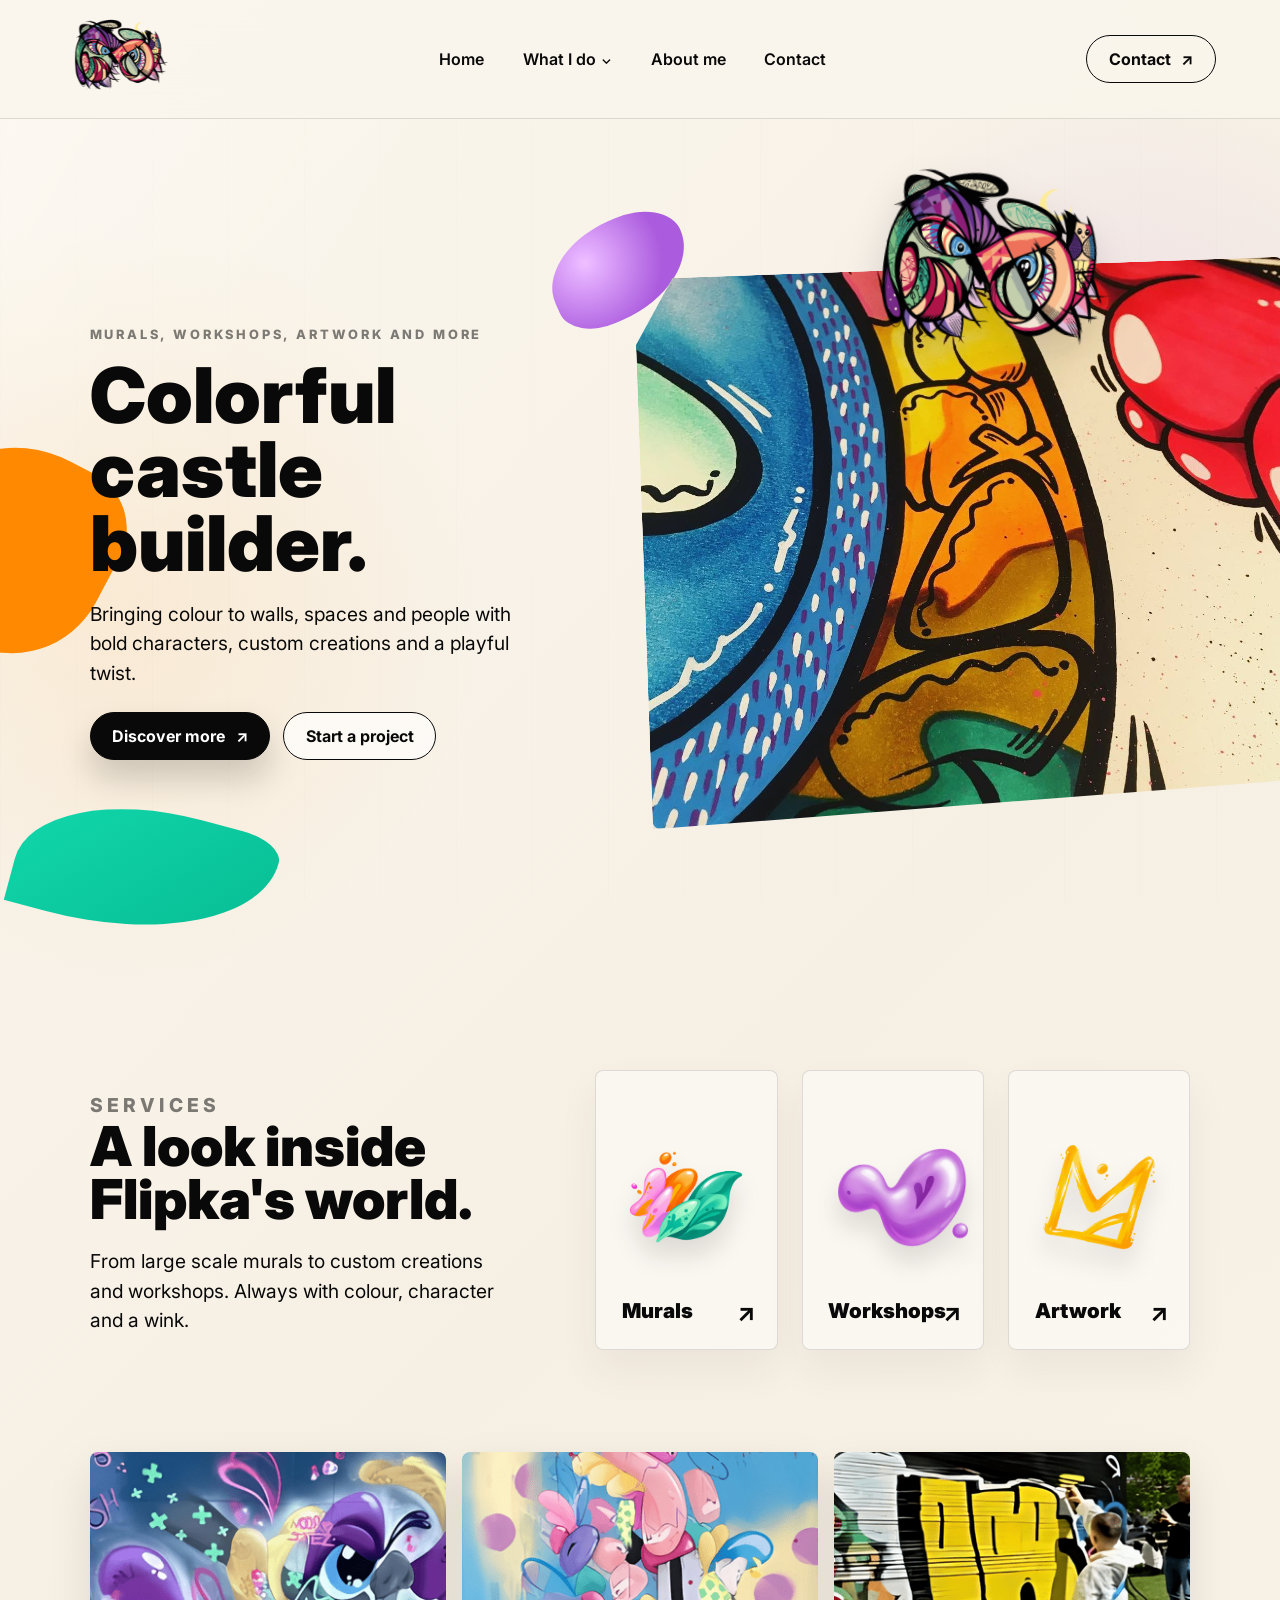
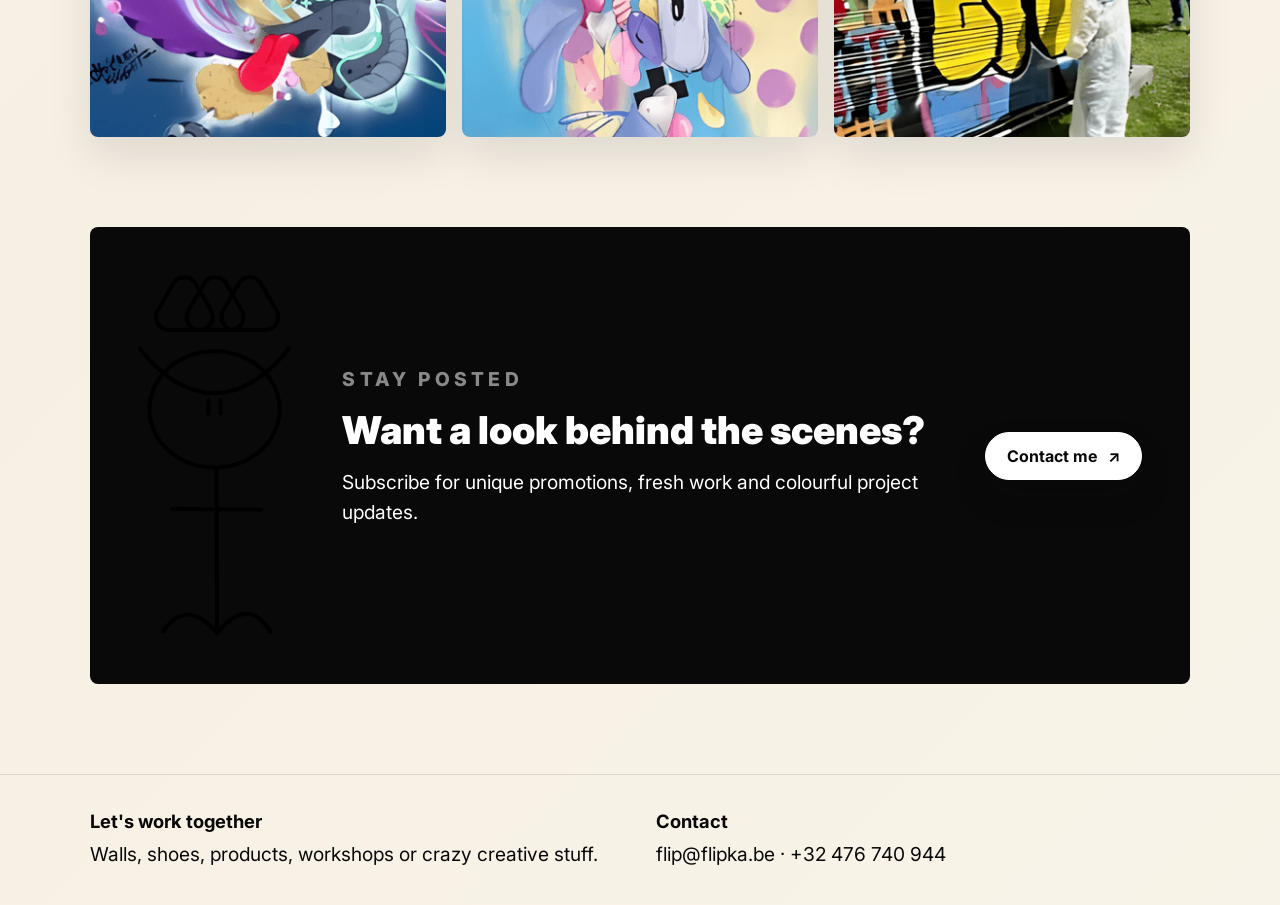
==== index.html @ 8b3cff5d "Build animated murals page" ====
<!doctype html>
<html lang="en">
  <head>
    <meta charset="utf-8">
    <meta name="viewport" content="width=device-width, initial-scale=1">
    <title>Flipka | Colorful castle builder</title>
    <meta name="description" content="Flipka redesign prototype for murals, workshops, artwork and playful custom creations.">
    <link rel="preconnect" href="https://fonts.googleapis.com">
    <link rel="preconnect" href="https://fonts.gstatic.com" crossorigin>
    <link href="https://fonts.googleapis.com/css2?family=Inter:wght@500;600;700;800;900&display=swap" rel="stylesheet">
    <link rel="stylesheet" href="styles.css?v=20261005-nav-dropdown">
  </head>
  <body>
    <header class="site-header">
      <a class="brand" href="index.html" aria-label="Flipka home">
        <img src="assets/flipka-logo-color.png" alt="Flipka">
      </a>
      <button class="menu-toggle" type="button" aria-label="Open navigation" aria-expanded="false">
        <span></span>
        <span></span>
      </button>
      <nav class="main-nav" aria-label="Primary navigation">
        <a href="index.html">Home</a>
        <div class="nav-dropdown">
          <button class="nav-dropdown-toggle" type="button" aria-expanded="false">
            What I do <span aria-hidden="true">⌄</span>
          </button>
          <div class="nav-dropdown-menu" hidden>
            <a href="murals.html">Murals</a>
            <a href="workshops.html">Workshops</a>
            <a href="artwork.html">Artwork</a>
            <a href="shoes.html">Shoes</a>
            <a href="on-demand.html">On demand</a>
          </div>
        </div>
        <a href="about-me.html?v=about-clean">About me</a>
        <a href="contact.html">Contact</a>
      </nav>
      <a class="header-cta" href="contact.html">Contact <span aria-hidden="true">↗</span></a>
    </header>

    <main>
      <section class="hero" aria-labelledby="hero-title">
        <div class="paint paint-orange"></div>
        <div class="paint paint-purple"></div>
        <div class="paint paint-green"></div>
        <div class="hero-copy">
          <p class="eyebrow">Murals, workshops, artwork and more</p>
          <h1 id="hero-title">Colorful castle builder.</h1>
          <p class="hero-text">Bringing colour to walls, spaces and people with bold characters, custom creations and a playful twist.</p>
          <div class="hero-actions">
            <a class="button button-dark" href="#services">Discover more <span aria-hidden="true">↗</span></a>
            <a class="button button-light" href="contact.html">Start a project</a>
          </div>
        </div>
        <div class="hero-stage" aria-label="Flipka mural preview">
          <img class="hero-photo" src="assets/hero-mural.jpeg" alt="Colorful Flipka mural">
          <img class="hero-art" src="assets/flipka-artwork.png" alt="">
        </div>
      </section>

      <section id="services" class="services" aria-labelledby="services-title">
        <div class="section-intro">
          <p class="eyebrow">Services</p>
          <h2 id="services-title">A look inside Flipka's world.</h2>
          <p>From large scale murals to custom creations and workshops. Always with colour, character and a wink.</p>
        </div>
        <div class="service-grid">
          <a class="service-card" href="murals.html">
            <img class="card-art" src="assets/icon-murals-trim.png" alt="" aria-hidden="true">
            <span>Murals</span>
            <b aria-hidden="true">↗</b>
          </a>
          <a class="service-card" href="workshops.html">
            <img class="card-art" src="assets/icon-workshops-trim.png" alt="" aria-hidden="true">
            <span>Workshops</span>
            <b aria-hidden="true">↗</b>
          </a>
          <a class="service-card" href="artwork.html">
            <img class="card-art" src="assets/icon-artwork-trim.png" alt="" aria-hidden="true">
            <span>Artwork</span>
            <b aria-hidden="true">↗</b>
          </a>
        </div>
      </section>

      <section class="portfolio-strip" aria-label="Flipka work samples">
        <img src="assets/portfolio-1.png" alt="Flipka colorful artwork sample">
        <img src="assets/portfolio-2.png" alt="Flipka colorful artwork sample">
        <img src="assets/portfolio-3.png" alt="Flipka colorful artwork sample">
      </section>

      <section class="newsletter" aria-labelledby="newsletter-title">
        <img src="assets/flipka-character.png" alt="">
        <div>
          <p class="eyebrow">Stay posted</p>
          <h2 id="newsletter-title">Want a look behind the scenes?</h2>
          <p>Subscribe for unique promotions, fresh work and colourful project updates.</p>
        </div>
        <a class="button button-dark" href="contact.html">Contact me <span aria-hidden="true">↗</span></a>
      </section>
    </main>

    <footer class="site-footer">
      <div>
        <strong>Let's work together</strong>
        <p>Walls, shoes, products, workshops or crazy creative stuff.</p>
      </div>
      <div>
        <strong>Contact</strong>
        <p><a href="mailto:flip@flipka.be">flip@flipka.be</a> · +32 476 740 944</p>
      </div>
    </footer>

    <script src="script.js?v=20261005-dropdown-hidden"></script>
  </body>
</html>
---- styles.css ----
:root {
  --ink: #090909;
  --paper: #f6efe4;
  --paper-strong: #fffaf1;
  --line: rgba(9, 9, 9, 0.12);
  --blue: #0756d9;
  --pink: #ed2168;
  --purple: #a65dd4;
  --green: #13b792;
  --orange: #ff8a00;
  --yellow: #ffc400;
  --shadow: 0 24px 70px rgba(17, 12, 7, 0.14);
}

* {
  box-sizing: border-box;
}

html {
  scroll-behavior: smooth;
}

body {
  margin: 0;
  color: var(--ink);
  font-family: Inter, Arial, sans-serif;
  background:
    radial-gradient(circle at 8% 24%, rgba(255, 138, 0, 0.1), transparent 24rem),
    radial-gradient(circle at 88% 16%, rgba(166, 93, 212, 0.12), transparent 21rem),
    linear-gradient(135deg, #fbf7ee 0%, var(--paper) 48%, #f8f3e8 100%);
}

body::before {
  content: "";
  position: fixed;
  inset: 0;
  pointer-events: none;
  opacity: 0.42;
  background-image:
    linear-gradient(120deg, rgba(255, 255, 255, 0.68), transparent 32%),
    repeating-linear-gradient(90deg, rgba(9, 9, 9, 0.018) 0 1px, transparent 1px 76px);
  z-index: -1;
}

a {
  color: inherit;
  text-decoration: none;
}

img {
  display: block;
  max-width: 100%;
}

.site-header {
  position: sticky;
  top: 0;
  z-index: 20;
  display: grid;
  grid-template-columns: auto 1fr auto;
  align-items: center;
  gap: 2rem;
  padding: 1rem clamp(1rem, 5vw, 8rem);
  background: rgba(250, 245, 236, 0.88);
  border-bottom: 1px solid var(--line);
  backdrop-filter: blur(18px);
  will-change: padding, background, box-shadow;
  transition: padding 360ms cubic-bezier(0.22, 1, 0.36, 1), background 360ms ease, box-shadow 360ms ease;
}

.brand img {
  width: clamp(7rem, 9vw, 9.5rem);
  aspect-ratio: 4 / 3;
  object-fit: contain;
  transform-origin: left center;
  will-change: transform;
  transition: transform 360ms cubic-bezier(0.22, 1, 0.36, 1);
}

.site-header.is-scrolled {
  padding-top: 0.45rem;
  padding-bottom: 0.45rem;
  background: rgba(250, 245, 236, 0.94);
  box-shadow: 0 10px 35px rgba(9, 9, 9, 0.08);
}

.site-header.is-scrolled .brand img {
  transform: scale(0.68);
}

.main-nav {
  display: flex;
  justify-content: center;
  align-items: center;
  gap: clamp(1rem, 3vw, 3rem);
  font-weight: 600;
}

.main-nav a,
.nav-dropdown-toggle,
.header-cta {
  transition: transform 180ms ease, color 180ms ease, background 180ms ease;
}

.main-nav a:hover,
.nav-dropdown-toggle:hover {
  color: var(--pink);
  transform: translateY(-1px);
}

.nav-dropdown {
  position: relative;
}

.nav-dropdown-toggle {
  display: inline-flex;
  align-items: center;
  gap: 0.35rem;
  padding: 0;
  color: inherit;
  font: inherit;
  background: transparent;
  border: 0;
  cursor: pointer;
}

.nav-dropdown-toggle span {
  font-size: 0.85rem;
  transition: transform 200ms ease;
}

.nav-dropdown.is-open .nav-dropdown-toggle span {
  transform: rotate(180deg);
}

.nav-dropdown-menu {
  position: absolute;
  top: calc(100% + 1rem);
  left: 50%;
  display: grid;
  min-width: 12rem;
  padding: 0.55rem;
  background: rgba(255, 250, 241, 0.96);
  border: 1px solid var(--line);
  border-radius: 0.45rem;
  box-shadow: 0 18px 40px rgba(9, 9, 9, 0.12);
  opacity: 0;
  pointer-events: none;
  transform: translate(-50%, -0.35rem);
  transition: opacity 180ms ease, transform 180ms ease;
}

.nav-dropdown.is-open .nav-dropdown-menu {
  opacity: 1;
  pointer-events: auto;
  transform: translate(-50%, 0);
}

.nav-dropdown-menu a {
  padding: 0.75rem 0.85rem;
  border-radius: 0.35rem;
  white-space: nowrap;
}

.nav-dropdown-menu a:hover {
  color: var(--ink);
  background: rgba(237, 33, 104, 0.08);
  transform: none;
}

.header-cta,
.button {
  display: inline-flex;
  align-items: center;
  justify-content: center;
  gap: 0.65rem;
  min-height: 3rem;
  padding: 0.85rem 1.35rem;
  border: 1px solid var(--ink);
  border-radius: 999px;
  font-weight: 700;
  line-height: 1;
}

.header-cta:hover,
.button:hover {
  transform: translateY(-2px);
}

.menu-toggle {
  display: none;
}

.hero {
  position: relative;
  display: grid;
  grid-template-columns: minmax(22rem, 0.82fr) minmax(28rem, 1.18fr);
  align-items: center;
  min-height: calc(100vh - 5.1rem);
  overflow: hidden;
  padding: clamp(2rem, 5vw, 5rem) clamp(1rem, 7vw, 8rem) clamp(3rem, 5vw, 5rem);
}

.hero-copy {
  position: relative;
  z-index: 2;
  max-width: 43rem;
}

.eyebrow {
  margin: 0 0 1.1rem;
  color: rgba(9, 9, 9, 0.52);
  font-size: 0.8rem;
  font-weight: 800;
  letter-spacing: 0.22em;
  text-transform: uppercase;
}

h1,
h2 {
  margin: 0;
  font-weight: 900;
  letter-spacing: 0;
  line-height: 0.96;
}

h1 {
  max-width: 16ch;
  font-size: clamp(3.8rem, 6vw, 6.25rem);
}

h2 {
  font-size: clamp(2.4rem, 4.3vw, 5rem);
}

.hero-text,
.section-intro p,
.newsletter p,
.site-footer p {
  font-size: clamp(1rem, 1.5vw, 1.25rem);
  line-height: 1.55;
}

.hero-text {
  max-width: 36rem;
  margin: 1.2rem 0 1.45rem;
}

.hero-actions {
  display: flex;
  flex-wrap: wrap;
  gap: 0.8rem;
}

.button-dark {
  color: white;
  background: var(--ink);
  box-shadow: 0 18px 32px rgba(9, 9, 9, 0.18);
}

.button-light {
  background: rgba(255, 255, 255, 0.64);
}

.hero-stage {
  position: relative;
  z-index: 1;
  min-height: min(45rem, 64vw);
}

.hero-photo {
  position: absolute;
  top: 50%;
  right: -8vw;
  width: min(62vw, 64rem);
  height: min(43vw, 42rem);
  object-fit: cover;
  object-position: 50% 45%;
  transform: translateY(-50%) rotate(-2deg);
  border-radius: 0.45rem;
  box-shadow: var(--shadow);
  clip-path: polygon(6% 0, 100% 0, 100% 95%, 0 100%, 0 12%);
}

.hero-art {
  position: absolute;
  right: min(6vw, 5rem);
  top: -1rem;
  width: clamp(9rem, 18vw, 20rem);
  filter: drop-shadow(0 18px 18px rgba(9, 9, 9, 0.13));
  transform: rotate(8deg);
}

.paint {
  position: absolute;
  z-index: 0;
  pointer-events: none;
  filter: saturate(1.1);
}

.paint-orange {
  left: -6rem;
  top: 38%;
  width: 13rem;
  height: 13rem;
  background: var(--orange);
  border-radius: 66% 34% 52% 48%;
  transform: rotate(28deg);
}

.paint-purple {
  right: 46%;
  top: 12%;
  width: 9rem;
  height: 6rem;
  background: radial-gradient(circle at 30% 30%, #ecc1ff, var(--purple) 64%);
  border-radius: 59% 41% 65% 35%;
  transform: rotate(-24deg);
  box-shadow: 1.2rem 4rem 0 -3rem var(--purple);
}

.paint-green {
  left: 1rem;
  bottom: 2rem;
  width: 16rem;
  height: 8rem;
  background: linear-gradient(135deg, #20d4ac, var(--green));
  border-radius: 80% 20% 100% 0;
  transform: rotate(15deg);
}

.services {
  display: grid;
  grid-template-columns: minmax(17rem, 0.72fr) 1fr;
  gap: clamp(2rem, 6vw, 6rem);
  padding: clamp(4rem, 8vw, 7rem) clamp(1rem, 7vw, 8rem);
}

.section-intro {
  max-width: 38rem;
}

.section-intro p {
  margin: 1.3rem 0 0;
}

.service-grid {
  display: grid;
  grid-template-columns: repeat(3, minmax(0, 1fr));
  gap: 1.5rem;
  align-items: end;
}

.service-card {
  position: relative;
  display: grid;
  grid-template-rows: 1fr auto;
  min-height: 17.5rem;
  padding: 1.6rem;
  overflow: hidden;
  background: rgba(255, 255, 255, 0.46);
  border: 1px solid var(--line);
  border-radius: 0.5rem;
  box-shadow: 0 20px 42px rgba(68, 44, 20, 0.06);
  transition: transform 180ms ease, box-shadow 180ms ease;
}

.service-card:hover {
  transform: translateY(-6px) rotate(-1deg);
  box-shadow: var(--shadow);
}

.service-card span:last-of-type {
  display: block;
  padding-right: 2rem;
  font-size: 1.28rem;
  font-weight: 900;
}

.service-card b {
  position: absolute;
  right: 1.35rem;
  bottom: 1.35rem;
  font-size: 1.55rem;
}

.card-art {
  display: block;
  align-self: center;
  justify-self: center;
  width: min(11rem, 88%);
  height: 9.4rem;
  object-fit: contain;
  filter: drop-shadow(0 16px 12px rgba(9, 9, 9, 0.12));
  transition: transform 180ms ease;
}

.service-card:hover .card-art {
  transform: rotate(-4deg) scale(1.05);
}

.portfolio-strip {
  display: grid;
  grid-template-columns: repeat(3, 1fr);
  gap: 1rem;
  padding: 0 clamp(1rem, 7vw, 8rem) clamp(4rem, 7vw, 6rem);
}

.portfolio-strip img {
  width: 100%;
  aspect-ratio: 1.25;
  object-fit: cover;
  border-radius: 0.5rem;
  box-shadow: 0 18px 45px rgba(9, 9, 9, 0.1);
}

.newsletter {
  position: relative;
  display: grid;
  grid-template-columns: auto 1fr auto;
  align-items: center;
  gap: clamp(1.5rem, 4vw, 4rem);
  margin: 0 clamp(1rem, 7vw, 8rem) clamp(4rem, 7vw, 7rem);
  padding: clamp(1.5rem, 4vw, 3rem);
  background: var(--ink);
  color: white;
  border-radius: 0.5rem;
  overflow: hidden;
}

.newsletter img {
  width: clamp(6.5rem, 12vw, 11rem);
}

.newsletter .eyebrow {
  color: rgba(255, 255, 255, 0.52);
}

.newsletter h2 {
  font-size: clamp(2rem, 3vw, 3.7rem);
}

.newsletter p {
  max-width: 42rem;
}

.newsletter .button {
  border-color: white;
  background: white;
  color: var(--ink);
}

.site-footer {
  display: grid;
  grid-template-columns: 1fr 1fr;
  gap: 2rem;
  padding: 2.2rem clamp(1rem, 7vw, 8rem);
  border-top: 1px solid var(--line);
}

.site-footer strong {
  font-size: 1.15rem;
}

.site-footer p {
  margin: 0.5rem 0 0;
}

.subpage {
  min-height: calc(100vh - 6rem);
  padding: clamp(3rem, 7vw, 7rem) clamp(1rem, 7vw, 8rem);
}

.subpage-hero {
  max-width: 54rem;
  margin-bottom: clamp(2rem, 5vw, 4rem);
}

.subpage-hero h1 {
  max-width: 12ch;
}

.subpage-hero p:last-child {
  max-width: 42rem;
  font-size: clamp(1rem, 1.5vw, 1.22rem);
  line-height: 1.55;
}

.link-grid {
  display: grid;
  grid-template-columns: repeat(5, minmax(0, 1fr));
  gap: 1.2rem;
}

.link-card {
  position: relative;
  display: grid;
  grid-template-rows: 1fr auto;
  min-height: 15.5rem;
  padding: 1.3rem;
  background: rgba(255, 255, 255, 0.52);
  border: 1px solid var(--line);
  border-radius: 0.5rem;
  box-shadow: 0 20px 42px rgba(68, 44, 20, 0.06);
  transition: transform 180ms ease, box-shadow 180ms ease;
}

.link-card:hover {
  transform: translateY(-5px);
  box-shadow: var(--shadow);
}

.link-card img {
  align-self: center;
  justify-self: center;
  width: min(9rem, 86%);
  height: 8rem;
  object-fit: contain;
  filter: drop-shadow(0 14px 12px rgba(9, 9, 9, 0.12));
}

.link-card span {
  display: block;
  padding-right: 2rem;
  font-size: 1.12rem;
  font-weight: 900;
}

.link-card b {
  position: absolute;
  right: 1.15rem;
  bottom: 1.15rem;
  font-size: 1.35rem;
}

.mural-page {
  min-height: calc(100vh - 5.1rem);
  padding: clamp(2rem, 5vw, 5rem) clamp(1rem, 7vw, 8rem) clamp(4rem, 6vw, 6rem);
  overflow: hidden;
}

.mural-showcase {
  display: grid;
  grid-template-columns: minmax(28rem, 1.12fr) minmax(22rem, 0.88fr);
  align-items: center;
  gap: clamp(2rem, 5vw, 5rem);
}

.mural-wall {
  position: relative;
  min-height: clamp(29rem, 52vw, 44rem);
  overflow: hidden;
  border-radius: 0.45rem;
  border: 1px solid rgba(9, 9, 9, 0.14);
  background:
    linear-gradient(90deg, rgba(9, 9, 9, 0.08) 0 1px, transparent 1px 100%),
    linear-gradient(0deg, rgba(9, 9, 9, 0.06) 0 1px, transparent 1px 100%),
    radial-gradient(circle at 26% 42%, rgba(255, 255, 255, 0.72), transparent 23rem),
    linear-gradient(135deg, #d9d3c8 0%, #f7efe2 42%, #cfc6b8 100%);
  background-size: 5.2rem 3.2rem, 5.2rem 3.2rem, auto, auto;
  box-shadow: var(--shadow);
}

.mural-wall::before {
  content: "";
  position: absolute;
  inset: 0;
  background:
    linear-gradient(90deg, transparent 49%, rgba(255, 255, 255, 0.22) 50%, transparent 51%),
    radial-gradient(circle at 12% 78%, rgba(255, 138, 0, 0.14), transparent 10rem),
    radial-gradient(circle at 77% 18%, rgba(166, 93, 212, 0.14), transparent 12rem);
  opacity: 0.72;
}

.spray-art {
  position: absolute;
  left: -4%;
  top: 50%;
  z-index: 2;
  width: min(72%, 47rem);
  max-width: none;
  opacity: 0;
  filter: saturate(1.12) contrast(1.08) drop-shadow(0 0 20px rgba(237, 33, 104, 0.24));
  transform: translateY(-50%) scale(0.98) rotate(-2deg);
  animation: sprayReveal 1800ms 260ms cubic-bezier(0.2, 0.78, 0.26, 1) forwards;
}

.spray-cloud {
  position: absolute;
  z-index: 3;
  width: 16rem;
  height: 16rem;
  border-radius: 50%;
  pointer-events: none;
  opacity: 0;
  filter: blur(18px);
  mix-blend-mode: screen;
  background:
    radial-gradient(circle, rgba(237, 33, 104, 0.5), transparent 58%),
    radial-gradient(circle at 68% 38%, rgba(19, 183, 146, 0.42), transparent 52%),
    radial-gradient(circle at 42% 72%, rgba(255, 196, 0, 0.36), transparent 52%);
}

.spray-cloud-one {
  left: 7%;
  top: 34%;
  animation: sprayMist 1700ms 180ms ease-out forwards;
}

.spray-cloud-two {
  left: 30%;
  top: 44%;
  transform: scale(0.82);
  animation: sprayMist 1400ms 620ms ease-out forwards;
}

.mural-copy {
  position: relative;
  z-index: 2;
}

.mural-copy h1 {
  max-width: 11ch;
  font-size: clamp(3.3rem, 5.8vw, 6.4rem);
}

.mural-copy p:not(.eyebrow) {
  max-width: 38rem;
  font-size: clamp(1.02rem, 1.3vw, 1.18rem);
  line-height: 1.55;
}

.mural-copy .button {
  margin-top: 0.75rem;
}

@keyframes sprayReveal {
  0% {
    opacity: 0;
    clip-path: inset(0 100% 0 0);
    transform: translateY(-50%) scale(0.96) rotate(-2deg);
  }
  35% {
    opacity: 0.88;
  }
  100% {
    opacity: 1;
    clip-path: inset(0 0 0 0);
    transform: translateY(-50%) scale(1) rotate(-2deg);
  }
}

@keyframes sprayMist {
  0% {
    opacity: 0;
    transform: translateX(-3rem) scale(0.38);
  }
  38% {
    opacity: 0.8;
  }
  100% {
    opacity: 0;
    transform: translateX(12rem) scale(1.25);
  }
}

.maintenance-page {
  min-height: 100vh;
  display: grid;
  place-items: center;
  padding: 1rem;
}

.maintenance-card {
  max-width: 42rem;
  padding: clamp(2rem, 6vw, 4rem);
  background: rgba(255, 255, 255, 0.68);
  border: 1px solid var(--line);
  border-radius: 0.5rem;
  box-shadow: var(--shadow);
  text-align: center;
}

.maintenance-card img {
  width: 12rem;
  aspect-ratio: 4 / 3;
  object-fit: contain;
  margin: 0 auto 2rem;
}

.maintenance-card h1 {
  max-width: none;
  font-size: clamp(3rem, 8vw, 6rem);
}

.maintenance-card p {
  font-size: 1.15rem;
  line-height: 1.55;
}

@media (max-width: 960px) {
  .site-header {
    grid-template-columns: auto auto;
  }

  .menu-toggle {
    display: inline-grid;
    gap: 0.35rem;
    justify-self: end;
    width: 3rem;
    height: 3rem;
    place-content: center;
    background: transparent;
    border: 1px solid var(--ink);
    border-radius: 50%;
  }

  .menu-toggle span {
    width: 1.15rem;
    height: 0.12rem;
    background: var(--ink);
  }

  .main-nav,
  .header-cta {
    display: none;
  }

  .site-header.nav-open .main-nav {
    display: grid;
    grid-column: 1 / -1;
    justify-content: stretch;
    gap: 0;
    padding-top: 1rem;
  }

  .site-header.nav-open .main-nav a,
  .site-header.nav-open .nav-dropdown-toggle {
    padding: 1rem 0;
    border-top: 1px solid var(--line);
  }

  .site-header.nav-open .nav-dropdown {
    display: grid;
  }

  .site-header.nav-open .nav-dropdown-toggle {
    justify-content: space-between;
    width: 100%;
  }

  .site-header.nav-open .nav-dropdown-menu {
    position: static;
    display: none;
    min-width: 0;
    padding: 0 0 0.5rem 1rem;
    background: transparent;
    border: 0;
    border-radius: 0;
    box-shadow: none;
    opacity: 1;
    pointer-events: auto;
    transform: none;
  }

  .site-header.nav-open .nav-dropdown.is-open .nav-dropdown-menu {
    display: grid;
  }

  .site-header.nav-open .nav-dropdown-menu a {
    padding: 0.8rem 0;
    border-top: 1px solid rgba(9, 9, 9, 0.08);
  }

  .hero {
    grid-template-columns: 1fr;
    gap: 2rem;
    min-height: auto;
  }

  .hero-stage {
    min-height: 30rem;
  }

  .hero-photo {
    right: -3rem;
    width: calc(100vw - 2rem);
    height: 28rem;
  }

  .hero-art {
    left: 0;
    right: auto;
    top: -1rem;
  }

  .services {
    grid-template-columns: 1fr;
  }

  .service-grid,
  .link-grid,
  .mural-showcase,
  .portfolio-strip,
  .newsletter,
  .site-footer {
    grid-template-columns: 1fr;
  }
}

@media (max-width: 620px) {
  .hero {
    padding-top: 2.2rem;
  }

  h1 {
    font-size: clamp(3.3rem, 18vw, 4.8rem);
  }

  .hero-actions {
    align-items: stretch;
    flex-direction: column;
  }

  .button {
    width: 100%;
  }

  .hero-stage {
    min-height: 24rem;
  }

  .hero-photo {
    height: 22rem;
  }

  .service-grid {
    gap: 1rem;
  }

  .service-card {
    min-height: 13rem;
  }

  .link-card {
    min-height: 13rem;
  }

  .mural-page {
    padding-top: 2rem;
  }

  .mural-showcase {
    gap: 1.6rem;
  }

  .mural-wall {
    min-height: 24rem;
  }

  .spray-art {
    left: -11%;
    width: 91%;
  }
}
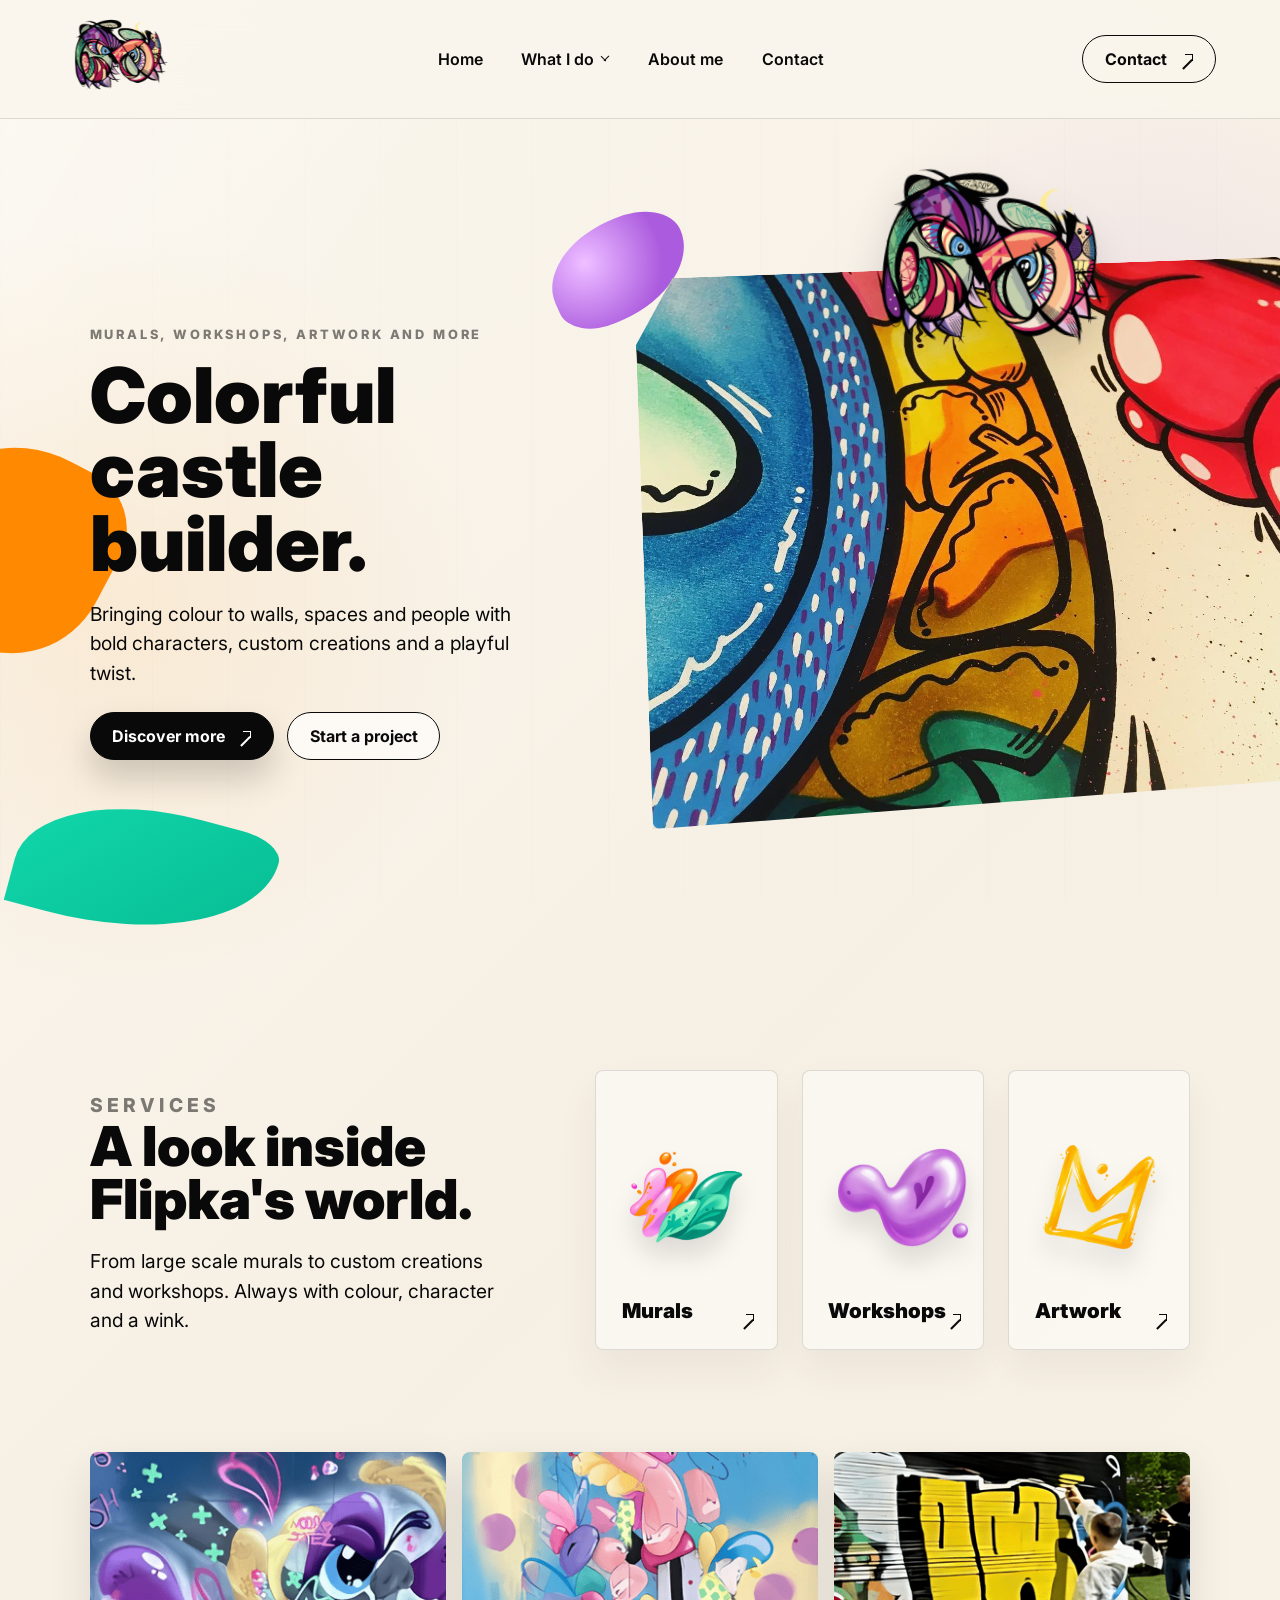
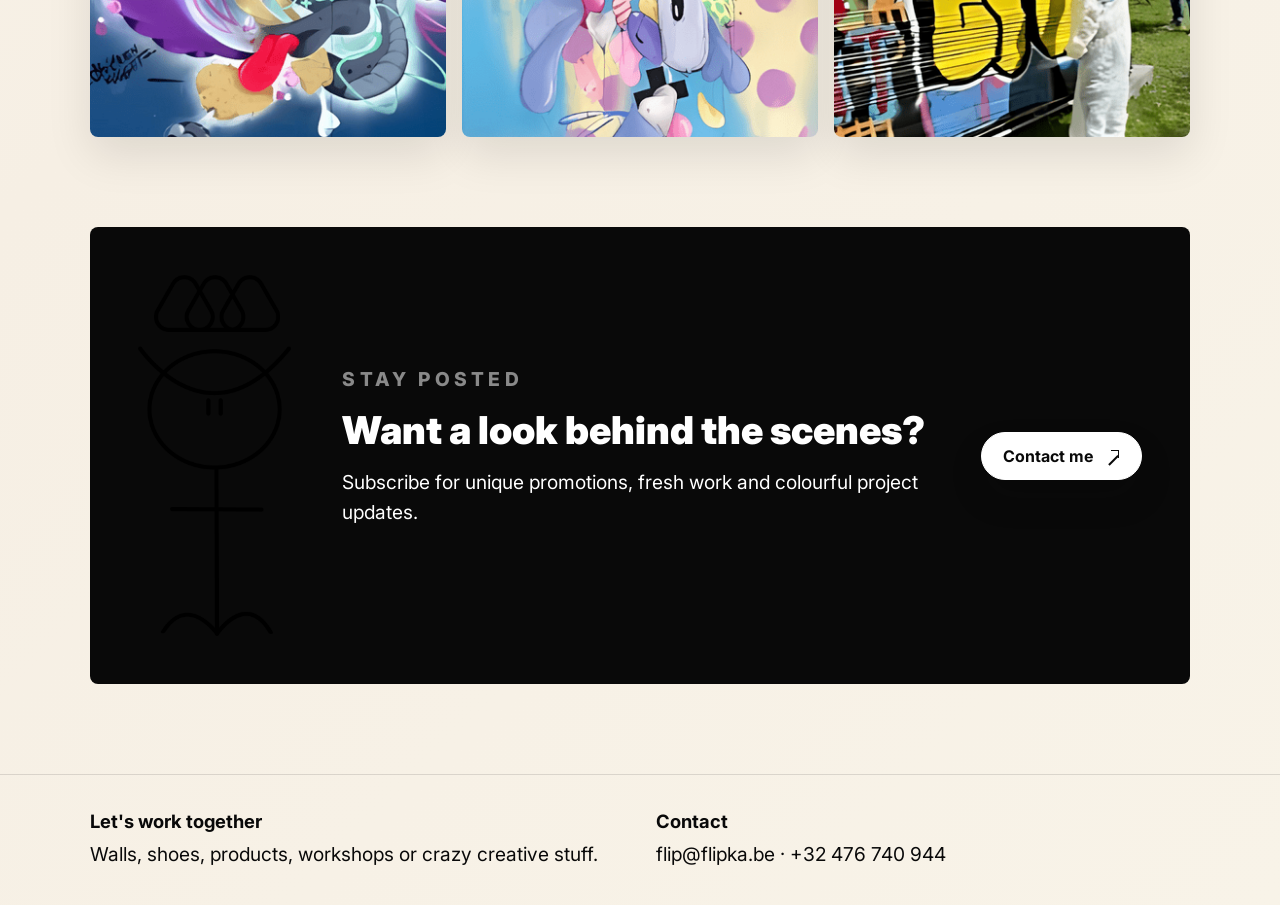
==== commit 64aeedf4: "Polish mobile arrows and layout" ====
--- a/index.html
+++ b/index.html
@@ -8,7 +8,7 @@
     <link rel="preconnect" href="https://fonts.googleapis.com">
     <link rel="preconnect" href="https://fonts.gstatic.com" crossorigin>
     <link href="https://fonts.googleapis.com/css2?family=Inter:wght@500;600;700;800;900&display=swap" rel="stylesheet">
-    <link rel="stylesheet" href="styles.css?v=20261005-nav-dropdown">
+    <link rel="stylesheet" href="styles.css?v=20261006-mobile-layout">
   </head>
   <body>
     <header class="site-header">
@@ -23,7 +23,7 @@
         <a href="index.html">Home</a>
         <div class="nav-dropdown">
           <button class="nav-dropdown-toggle" type="button" aria-expanded="false">
-            What I do <span aria-hidden="true">⌄</span>
+            What I do <span class="chevron-icon" aria-hidden="true"></span>
           </button>
           <div class="nav-dropdown-menu" hidden>
             <a href="murals.html">Murals</a>
@@ -36,7 +36,7 @@
         <a href="about-me.html?v=about-clean">About me</a>
         <a href="contact.html">Contact</a>
       </nav>
-      <a class="header-cta" href="contact.html">Contact <span aria-hidden="true">↗</span></a>
+      <a class="header-cta" href="contact.html">Contact <span class="arrow-icon" aria-hidden="true"></span></a>
     </header>
 
     <main>
@@ -49,7 +49,7 @@
           <h1 id="hero-title">Colorful castle builder.</h1>
           <p class="hero-text">Bringing colour to walls, spaces and people with bold characters, custom creations and a playful twist.</p>
           <div class="hero-actions">
-            <a class="button button-dark" href="#services">Discover more <span aria-hidden="true">↗</span></a>
+            <a class="button button-dark" href="#services">Discover more <span class="arrow-icon" aria-hidden="true"></span></a>
             <a class="button button-light" href="contact.html">Start a project</a>
           </div>
         </div>
@@ -69,17 +69,17 @@
           <a class="service-card" href="murals.html">
             <img class="card-art" src="assets/icon-murals-trim.png" alt="" aria-hidden="true">
             <span>Murals</span>
-            <b aria-hidden="true">↗</b>
+            <b class="arrow-icon" aria-hidden="true"></b>
           </a>
           <a class="service-card" href="workshops.html">
             <img class="card-art" src="assets/icon-workshops-trim.png" alt="" aria-hidden="true">
             <span>Workshops</span>
-            <b aria-hidden="true">↗</b>
+            <b class="arrow-icon" aria-hidden="true"></b>
           </a>
           <a class="service-card" href="artwork.html">
             <img class="card-art" src="assets/icon-artwork-trim.png" alt="" aria-hidden="true">
             <span>Artwork</span>
-            <b aria-hidden="true">↗</b>
+            <b class="arrow-icon" aria-hidden="true"></b>
           </a>
         </div>
       </section>
@@ -97,7 +97,7 @@
           <h2 id="newsletter-title">Want a look behind the scenes?</h2>
           <p>Subscribe for unique promotions, fresh work and colourful project updates.</p>
         </div>
-        <a class="button button-dark" href="contact.html">Contact me <span aria-hidden="true">↗</span></a>
+        <a class="button button-dark" href="contact.html">Contact me <span class="arrow-icon" aria-hidden="true"></span></a>
       </section>
     </main>
 
--- a/styles.css
+++ b/styles.css
@@ -125,12 +125,70 @@
 }
 
 .nav-dropdown-toggle span {
-  font-size: 0.85rem;
+  position: relative;
+  width: 0.65rem;
+  height: 0.65rem;
   transition: transform 200ms ease;
+}
+
+.chevron-icon::before,
+.chevron-icon::after {
+  content: "";
+  position: absolute;
+  top: 0.24rem;
+  width: 0.42rem;
+  height: 1px;
+  background: currentColor;
+}
+
+.chevron-icon::before {
+  left: 0;
+  transform: rotate(45deg);
+}
+
+.chevron-icon::after {
+  right: 0;
+  transform: rotate(-45deg);
 }
 
 .nav-dropdown.is-open .nav-dropdown-toggle span {
   transform: rotate(180deg);
+}
+
+.arrow-icon {
+  position: relative;
+  display: inline-block;
+  flex: 0 0 1rem;
+  width: 1rem;
+  height: 1rem;
+  color: currentColor;
+}
+
+.arrow-icon::before,
+.arrow-icon::after {
+  content: "";
+  position: absolute;
+  display: block;
+  background: currentColor;
+}
+
+.arrow-icon::before {
+  top: 0.48rem;
+  left: 0.08rem;
+  width: 0.8rem;
+  height: 1.5px;
+  transform: rotate(-45deg);
+  transform-origin: right center;
+}
+
+.arrow-icon::after {
+  top: 0.16rem;
+  right: 0.05rem;
+  width: 0.42rem;
+  height: 0.42rem;
+  border-top: 1.5px solid currentColor;
+  border-right: 1.5px solid currentColor;
+  background: transparent;
 }
 
 .nav-dropdown-menu {
@@ -535,54 +593,145 @@
 
 .mural-page {
   min-height: calc(100vh - 5.1rem);
-  padding: clamp(2rem, 5vw, 5rem) clamp(1rem, 7vw, 8rem) clamp(4rem, 6vw, 6rem);
+  padding: clamp(1rem, 3vw, 2rem) clamp(1rem, 5vw, 5rem) clamp(5rem, 8vw, 8rem);
   overflow: hidden;
 }
 
 .mural-showcase {
-  display: grid;
-  grid-template-columns: minmax(28rem, 1.12fr) minmax(22rem, 0.88fr);
+  position: relative;
+  display: grid;
+  grid-template-columns: minmax(28rem, 1.08fr) minmax(22rem, 0.92fr);
   align-items: center;
   gap: clamp(2rem, 5vw, 5rem);
-}
-
-.mural-wall {
+  min-height: clamp(39rem, 78vh, 52rem);
+  padding: clamp(2rem, 5vw, 5rem);
+  overflow: visible;
+  border: 1px solid rgba(9, 9, 9, 0.12);
+  border-radius: 0.45rem;
+  background: linear-gradient(90deg, #ffffff 0%, #ffffff 38%, #f4fbff 70%, #e5f6ff 100%);
+  box-shadow: var(--shadow);
+}
+
+.mural-showcase::before {
+  content: "";
+  position: absolute;
+  inset: 0;
+  pointer-events: none;
+  background: transparent;
+}
+
+.mural-corner-blob {
+  position: absolute;
+  top: -1.35rem;
+  right: -1.65rem;
+  z-index: 4;
+  width: 9rem;
+  height: 6rem;
+  background: radial-gradient(circle at 30% 30%, #baffef, #13b792 64%);
+  border-radius: 59% 41% 65% 35%;
+  box-shadow: 1.2rem 4rem 0 -3rem #13b792;
+  filter: saturate(1.1);
+  transform: rotate(-24deg);
+  pointer-events: none;
+}
+
+.mural-corner-blob::after {
+  content: none;
+}
+
+.mural-wall-art {
   position: relative;
-  min-height: clamp(29rem, 52vw, 44rem);
-  overflow: hidden;
-  border-radius: 0.45rem;
-  border: 1px solid rgba(9, 9, 9, 0.14);
+  z-index: 1;
+  min-height: clamp(27rem, 48vw, 41rem);
+}
+
+.mural-wall-art::after {
+  content: "";
+  position: absolute;
+  inset: -8%;
+  z-index: 5;
+  pointer-events: none;
+  opacity: 0;
+  mix-blend-mode: multiply;
   background:
-    linear-gradient(90deg, rgba(9, 9, 9, 0.08) 0 1px, transparent 1px 100%),
-    linear-gradient(0deg, rgba(9, 9, 9, 0.06) 0 1px, transparent 1px 100%),
-    radial-gradient(circle at 26% 42%, rgba(255, 255, 255, 0.72), transparent 23rem),
-    linear-gradient(135deg, #d9d3c8 0%, #f7efe2 42%, #cfc6b8 100%);
-  background-size: 5.2rem 3.2rem, 5.2rem 3.2rem, auto, auto;
-  box-shadow: var(--shadow);
-}
-
-.mural-wall::before {
-  content: "";
-  position: absolute;
-  inset: 0;
-  background:
-    linear-gradient(90deg, transparent 49%, rgba(255, 255, 255, 0.22) 50%, transparent 51%),
-    radial-gradient(circle at 12% 78%, rgba(255, 138, 0, 0.14), transparent 10rem),
-    radial-gradient(circle at 77% 18%, rgba(166, 93, 212, 0.14), transparent 12rem);
-  opacity: 0.72;
+    linear-gradient(90deg, rgba(255, 255, 255, 0.18), transparent 18%, rgba(0, 0, 0, 0.12) 19%, transparent 21%),
+    linear-gradient(0deg, rgba(255, 255, 255, 0.18), transparent 16%, rgba(0, 0, 0, 0.16) 17%, transparent 19%);
+  background-size: 5.8rem 3.55rem;
 }
 
 .spray-art {
   position: absolute;
-  left: -4%;
+  left: -9%;
   top: 50%;
-  z-index: 2;
-  width: min(72%, 47rem);
+  width: min(92%, 54rem);
   max-width: none;
+  filter: saturate(1.32) contrast(0.98) blur(0.16px);
+  transform: translateY(-50%) scale(0.98) rotate(-3deg);
+}
+
+.spray-art-base {
+  z-index: 1;
   opacity: 0;
-  filter: saturate(1.12) contrast(1.08) drop-shadow(0 0 20px rgba(237, 33, 104, 0.24));
-  transform: translateY(-50%) scale(0.98) rotate(-2deg);
-  animation: sprayReveal 1800ms 260ms cubic-bezier(0.2, 0.78, 0.26, 1) forwards;
+  mix-blend-mode: multiply;
+  filter: saturate(1.08) contrast(0.9) blur(0.55px);
+  animation: wallStain 2500ms 250ms ease-out forwards;
+}
+
+.spray-stripe {
+  z-index: 3;
+  opacity: 0;
+  mix-blend-mode: normal;
+  animation: stripeReveal 2800ms var(--delay) cubic-bezier(0.2, 0.8, 0.2, 1) forwards;
+  clip-path: inset(var(--top) 100% var(--bottom) 0);
+}
+
+.spray-art-finish {
+  z-index: 4;
+  opacity: 0;
+  mix-blend-mode: normal;
+  animation: finishCoat 900ms 2550ms ease-out forwards;
+}
+
+.stripe-one {
+  --top: 0%;
+  --bottom: 85%;
+  --delay: 180ms;
+}
+
+.stripe-two {
+  --top: 15%;
+  --bottom: 71%;
+  --delay: 360ms;
+}
+
+.stripe-three {
+  --top: 29%;
+  --bottom: 57%;
+  --delay: 110ms;
+}
+
+.stripe-four {
+  --top: 43%;
+  --bottom: 43%;
+  --delay: 520ms;
+}
+
+.stripe-five {
+  --top: 57%;
+  --bottom: 29%;
+  --delay: 300ms;
+}
+
+.stripe-six {
+  --top: 71%;
+  --bottom: 15%;
+  --delay: 680ms;
+}
+
+.stripe-seven {
+  --top: 85%;
+  --bottom: 0%;
+  --delay: 440ms;
 }
 
 .spray-cloud {
@@ -614,9 +763,52 @@
   animation: sprayMist 1400ms 620ms ease-out forwards;
 }
 
+.paint-drip {
+  position: absolute;
+  z-index: 2;
+  width: 0.82rem;
+  height: 0.82rem;
+  border-radius: 50%;
+  opacity: 0;
+  transform-origin: top center;
+  filter: drop-shadow(0 0.25rem 0.22rem rgba(9, 9, 9, 0.12));
+  animation: dripFall 7.2s 3.8s ease-in-out infinite;
+}
+
+.paint-drip-purple {
+  left: 18%;
+  top: 35%;
+  background: linear-gradient(180deg, #b85cff, #7020b8);
+  animation-delay: 3.8s;
+}
+
+.paint-drip-pink {
+  left: 61%;
+  top: 31%;
+  background: linear-gradient(180deg, #ff78c7, #ed2168);
+  animation-delay: 5.2s;
+}
+
+.paint-drip-blue {
+  left: 56%;
+  top: 61%;
+  background: linear-gradient(180deg, #74ddff, #168bd0);
+  animation-delay: 4.6s;
+}
+
+.paint-drip-yellow {
+  left: 29%;
+  top: 68%;
+  width: 0.7rem;
+  background: linear-gradient(180deg, #ffe66a, #f5a900);
+  animation-delay: 6.1s;
+}
+
 .mural-copy {
   position: relative;
-  z-index: 2;
+  z-index: 3;
+  max-width: 41rem;
+  justify-self: end;
 }
 
 .mural-copy h1 {
@@ -634,19 +826,50 @@
   margin-top: 0.75rem;
 }
 
-@keyframes sprayReveal {
+@keyframes wallStain {
   0% {
     opacity: 0;
     clip-path: inset(0 100% 0 0);
-    transform: translateY(-50%) scale(0.96) rotate(-2deg);
-  }
-  35% {
-    opacity: 0.88;
+  }
+  100% {
+    opacity: 0.24;
+    clip-path: inset(0 0 0 0);
+  }
+}
+
+@keyframes stripeReveal {
+  0% {
+    opacity: 0;
+    clip-path: inset(var(--top) 100% var(--bottom) 0);
+    filter: saturate(1.05) contrast(0.9) blur(0.7px);
+  }
+  18% {
+    opacity: 0.36;
+    clip-path: inset(var(--top) 74% var(--bottom) 0);
+  }
+  42% {
+    opacity: 0.74;
+    clip-path: inset(var(--top) 48% var(--bottom) 0);
+  }
+  70% {
+    opacity: 0.9;
+    clip-path: inset(var(--top) 18% var(--bottom) 0);
   }
   100% {
     opacity: 1;
-    clip-path: inset(0 0 0 0);
-    transform: translateY(-50%) scale(1) rotate(-2deg);
+    clip-path: inset(var(--top) 0 var(--bottom) 0);
+    filter: saturate(1.32) contrast(1) blur(0.16px);
+  }
+}
+
+@keyframes finishCoat {
+  0% {
+    opacity: 0;
+    filter: saturate(1.05) contrast(0.9) blur(0.55px);
+  }
+  100% {
+    opacity: 1;
+    filter: saturate(1.32) contrast(1) blur(0.16px);
   }
 }
 
@@ -662,6 +885,89 @@
     opacity: 0;
     transform: translateX(12rem) scale(1.25);
   }
+}
+
+@keyframes dripFall {
+  0% {
+    opacity: 0;
+    height: 0.82rem;
+    border-radius: 50%;
+    transform: translateY(0) scaleX(1);
+  }
+  12% {
+    opacity: 0.82;
+    height: 0.9rem;
+    border-radius: 50% 50% 58% 42%;
+    transform: translateY(0.05rem) scaleX(1);
+  }
+  32% {
+    opacity: 0.86;
+    height: 1.7rem;
+    border-radius: 48% 52% 65% 35%;
+    transform: translateY(0.35rem) scaleX(0.88);
+  }
+  72% {
+    opacity: 0.78;
+    height: 3.2rem;
+    border-radius: 45% 55% 68% 32%;
+    transform: translateY(1.9rem) scaleX(0.72);
+  }
+  100% {
+    opacity: 0;
+    height: 3.8rem;
+    border-radius: 42% 58% 70% 30%;
+    transform: translateY(3.7rem) scaleX(0.62);
+  }
+}
+
+.mural-gallery {
+  padding: clamp(4rem, 8vw, 8rem) 0 0;
+}
+
+.mural-gallery .section-intro {
+  margin-bottom: 1.4rem;
+}
+
+.mural-gallery-intro {
+  margin: 0 0 clamp(3rem, 6vw, 5rem);
+}
+
+.mural-gallery-intro img {
+  display: block;
+  width: 100%;
+  max-height: min(58vw, 42rem);
+  object-fit: cover;
+  border-radius: 0.45rem;
+  border: 1px solid var(--line);
+  box-shadow: 0 18px 42px rgba(68, 44, 20, 0.09);
+}
+
+.mural-photo-grid {
+  display: grid;
+  grid-template-columns: repeat(2, minmax(0, 1fr));
+  gap: 1rem;
+}
+
+.mural-photo-grid figure {
+  margin: 0;
+}
+
+.mural-photo-grid img {
+  display: block;
+  width: 100%;
+  height: auto;
+  aspect-ratio: auto;
+  object-fit: contain;
+  border-radius: 0.45rem;
+  border: 1px solid var(--line);
+  box-shadow: 0 18px 42px rgba(68, 44, 20, 0.09);
+}
+
+.mural-photo-grid figcaption {
+  margin-top: 0.7rem;
+  color: var(--muted);
+  font-size: 0.95rem;
+  line-height: 1.45;
 }
 
 .maintenance-page {
@@ -847,19 +1153,47 @@
   }
 
   .mural-page {
-    padding-top: 2rem;
+    padding-top: 1rem;
   }
 
   .mural-showcase {
     gap: 1.6rem;
-  }
-
-  .mural-wall {
-    min-height: 24rem;
+    padding: clamp(1.2rem, 5vw, 2rem);
+    background: linear-gradient(180deg, #ffffff 0%, #ffffff 42%, #f4fbff 73%, #e5f6ff 100%);
+  }
+
+  .mural-corner-blob {
+    top: -1rem;
+    right: -1.2rem;
+    width: 6.4rem;
+    height: 4.25rem;
+  }
+
+  .mural-wall-art {
+    min-height: 23rem;
   }
 
   .spray-art {
-    left: -11%;
-    width: 91%;
-  }
-}
+    left: 50%;
+    width: 117%;
+    transform: translate(-50%, -50%) scale(0.98) rotate(-3deg);
+  }
+
+  .mural-copy h1 {
+    font-size: clamp(3rem, 15vw, 4.8rem);
+  }
+
+  .mural-photo-grid {
+    grid-template-columns: 1fr;
+  }
+
+  .newsletter {
+    gap: 0.8rem;
+    padding: 0.8rem 1rem 1.4rem;
+  }
+
+  .newsletter img {
+    width: min(6.5rem, 30vw);
+    margin: -0.25rem auto 0;
+  }
+}
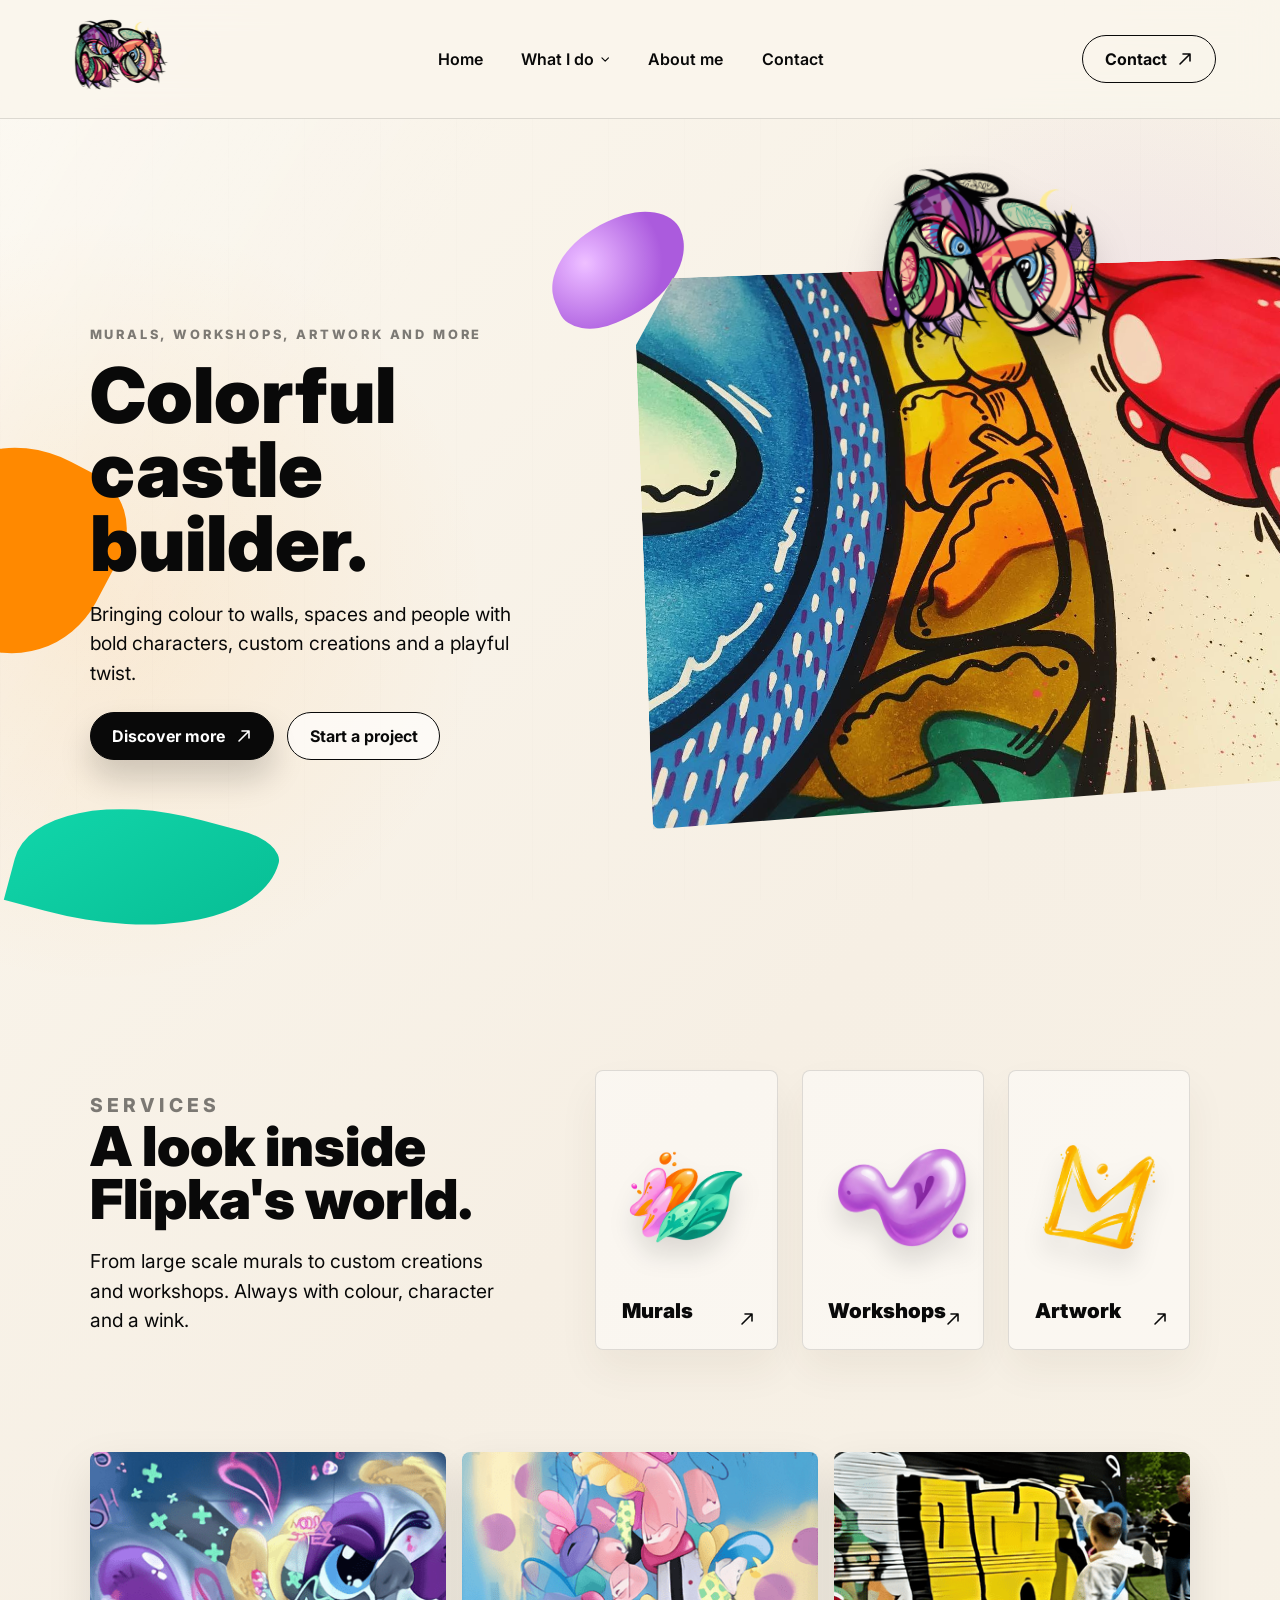
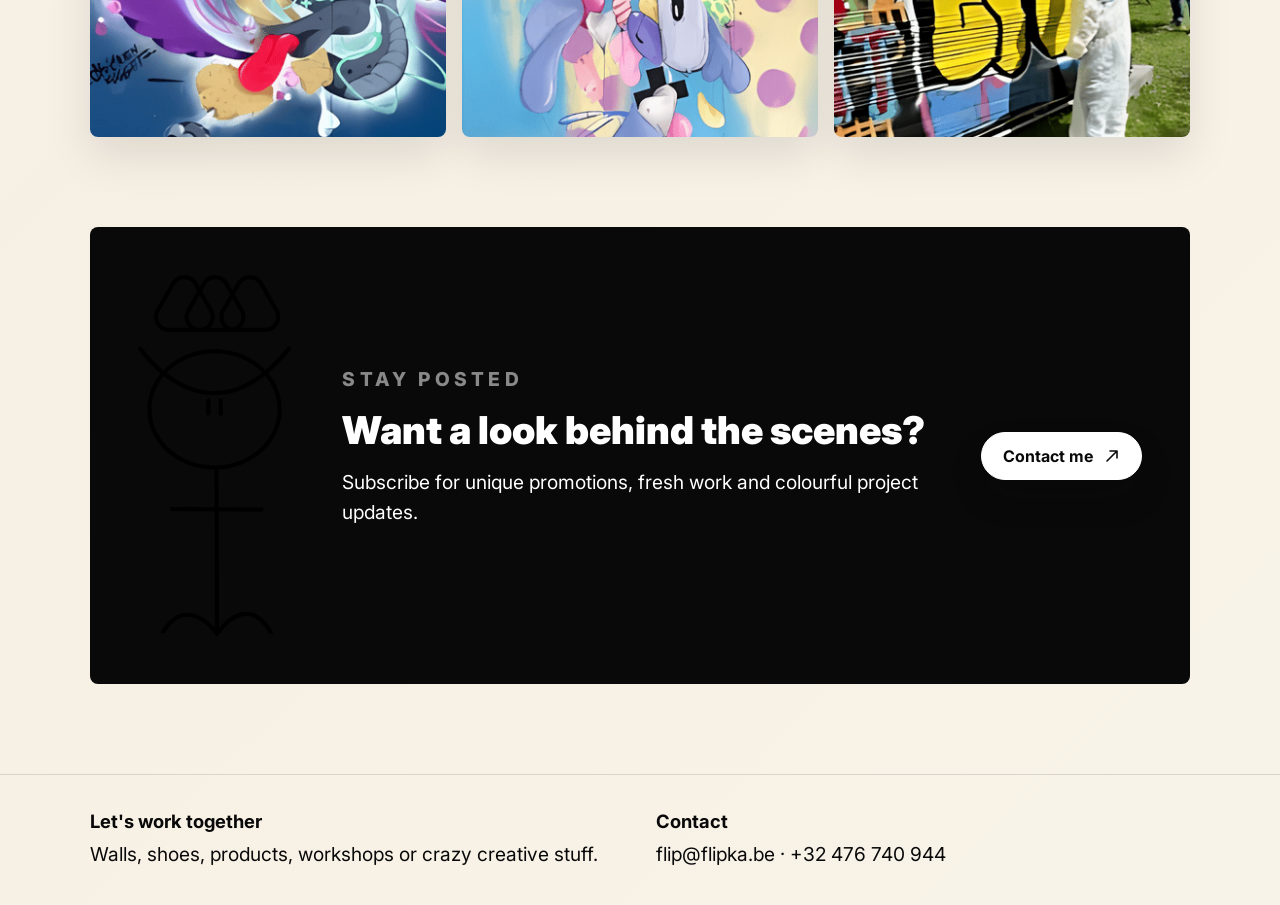
==== commit 80a40c96: "Align mobile arrow icons" ====
--- a/index.html
+++ b/index.html
@@ -23,7 +23,7 @@
         <a href="index.html">Home</a>
         <div class="nav-dropdown">
           <button class="nav-dropdown-toggle" type="button" aria-expanded="false">
-            What I do <span class="chevron-icon" aria-hidden="true"></span>
+            What I do <svg class="chevron-icon" viewBox="0 0 16 16" aria-hidden="true"><path d="m3 6 5 5 5-5"></path></svg>
           </button>
           <div class="nav-dropdown-menu" hidden>
             <a href="murals.html">Murals</a>
@@ -36,7 +36,7 @@
         <a href="about-me.html?v=about-clean">About me</a>
         <a href="contact.html">Contact</a>
       </nav>
-      <a class="header-cta" href="contact.html">Contact <span class="arrow-icon" aria-hidden="true"></span></a>
+      <a class="header-cta" href="contact.html">Contact <svg class="arrow-icon" viewBox="0 0 16 16" aria-hidden="true"><path d="M3 13 13 3M6 3h7v7"></path></svg></a>
     </header>
 
     <main>
@@ -49,7 +49,7 @@
           <h1 id="hero-title">Colorful castle builder.</h1>
           <p class="hero-text">Bringing colour to walls, spaces and people with bold characters, custom creations and a playful twist.</p>
           <div class="hero-actions">
-            <a class="button button-dark" href="#services">Discover more <span class="arrow-icon" aria-hidden="true"></span></a>
+            <a class="button button-dark" href="#services">Discover more <svg class="arrow-icon" viewBox="0 0 16 16" aria-hidden="true"><path d="M3 13 13 3M6 3h7v7"></path></svg></a>
             <a class="button button-light" href="contact.html">Start a project</a>
           </div>
         </div>
@@ -69,17 +69,17 @@
           <a class="service-card" href="murals.html">
             <img class="card-art" src="assets/icon-murals-trim.png" alt="" aria-hidden="true">
             <span>Murals</span>
-            <b class="arrow-icon" aria-hidden="true"></b>
+            <svg class="arrow-icon service-arrow" viewBox="0 0 16 16" aria-hidden="true"><path d="M3 13 13 3M6 3h7v7"></path></svg>
           </a>
           <a class="service-card" href="workshops.html">
             <img class="card-art" src="assets/icon-workshops-trim.png" alt="" aria-hidden="true">
             <span>Workshops</span>
-            <b class="arrow-icon" aria-hidden="true"></b>
+            <svg class="arrow-icon service-arrow" viewBox="0 0 16 16" aria-hidden="true"><path d="M3 13 13 3M6 3h7v7"></path></svg>
           </a>
           <a class="service-card" href="artwork.html">
             <img class="card-art" src="assets/icon-artwork-trim.png" alt="" aria-hidden="true">
             <span>Artwork</span>
-            <b class="arrow-icon" aria-hidden="true"></b>
+            <svg class="arrow-icon service-arrow" viewBox="0 0 16 16" aria-hidden="true"><path d="M3 13 13 3M6 3h7v7"></path></svg>
           </a>
         </div>
       </section>
@@ -97,7 +97,7 @@
           <h2 id="newsletter-title">Want a look behind the scenes?</h2>
           <p>Subscribe for unique promotions, fresh work and colourful project updates.</p>
         </div>
-        <a class="button button-dark" href="contact.html">Contact me <span class="arrow-icon" aria-hidden="true"></span></a>
+        <a class="button button-dark" href="contact.html">Contact me <svg class="arrow-icon" viewBox="0 0 16 16" aria-hidden="true"><path d="M3 13 13 3M6 3h7v7"></path></svg></a>
       </section>
     </main>
 
--- a/styles.css
+++ b/styles.css
@@ -124,39 +124,25 @@
   cursor: pointer;
 }
 
-.nav-dropdown-toggle span {
-  position: relative;
+.nav-dropdown-toggle .chevron-icon {
   width: 0.65rem;
   height: 0.65rem;
   transition: transform 200ms ease;
 }
 
-.chevron-icon::before,
-.chevron-icon::after {
-  content: "";
-  position: absolute;
-  top: 0.24rem;
-  width: 0.42rem;
-  height: 1px;
-  background: currentColor;
-}
-
-.chevron-icon::before {
-  left: 0;
-  transform: rotate(45deg);
-}
-
-.chevron-icon::after {
-  right: 0;
-  transform: rotate(-45deg);
-}
-
-.nav-dropdown.is-open .nav-dropdown-toggle span {
+.chevron-icon {
+  fill: none;
+  stroke: currentColor;
+  stroke-width: 1.8;
+  stroke-linecap: round;
+  stroke-linejoin: round;
+}
+
+.nav-dropdown.is-open .nav-dropdown-toggle .chevron-icon {
   transform: rotate(180deg);
 }
 
 .arrow-icon {
-  position: relative;
   display: inline-block;
   flex: 0 0 1rem;
   width: 1rem;
@@ -164,31 +150,12 @@
   color: currentColor;
 }
 
-.arrow-icon::before,
-.arrow-icon::after {
-  content: "";
-  position: absolute;
-  display: block;
-  background: currentColor;
-}
-
-.arrow-icon::before {
-  top: 0.48rem;
-  left: 0.08rem;
-  width: 0.8rem;
-  height: 1.5px;
-  transform: rotate(-45deg);
-  transform-origin: right center;
-}
-
-.arrow-icon::after {
-  top: 0.16rem;
-  right: 0.05rem;
-  width: 0.42rem;
-  height: 0.42rem;
-  border-top: 1.5px solid currentColor;
-  border-right: 1.5px solid currentColor;
-  background: transparent;
+.arrow-icon path {
+  fill: none;
+  stroke: currentColor;
+  stroke-width: 1.6;
+  stroke-linecap: round;
+  stroke-linejoin: round;
 }
 
 .nav-dropdown-menu {
@@ -442,6 +409,12 @@
   font-size: 1.55rem;
 }
 
+.service-card .service-arrow {
+  position: absolute;
+  right: 1.35rem;
+  bottom: 1.35rem;
+}
+
 .card-art {
   display: block;
   align-self: center;
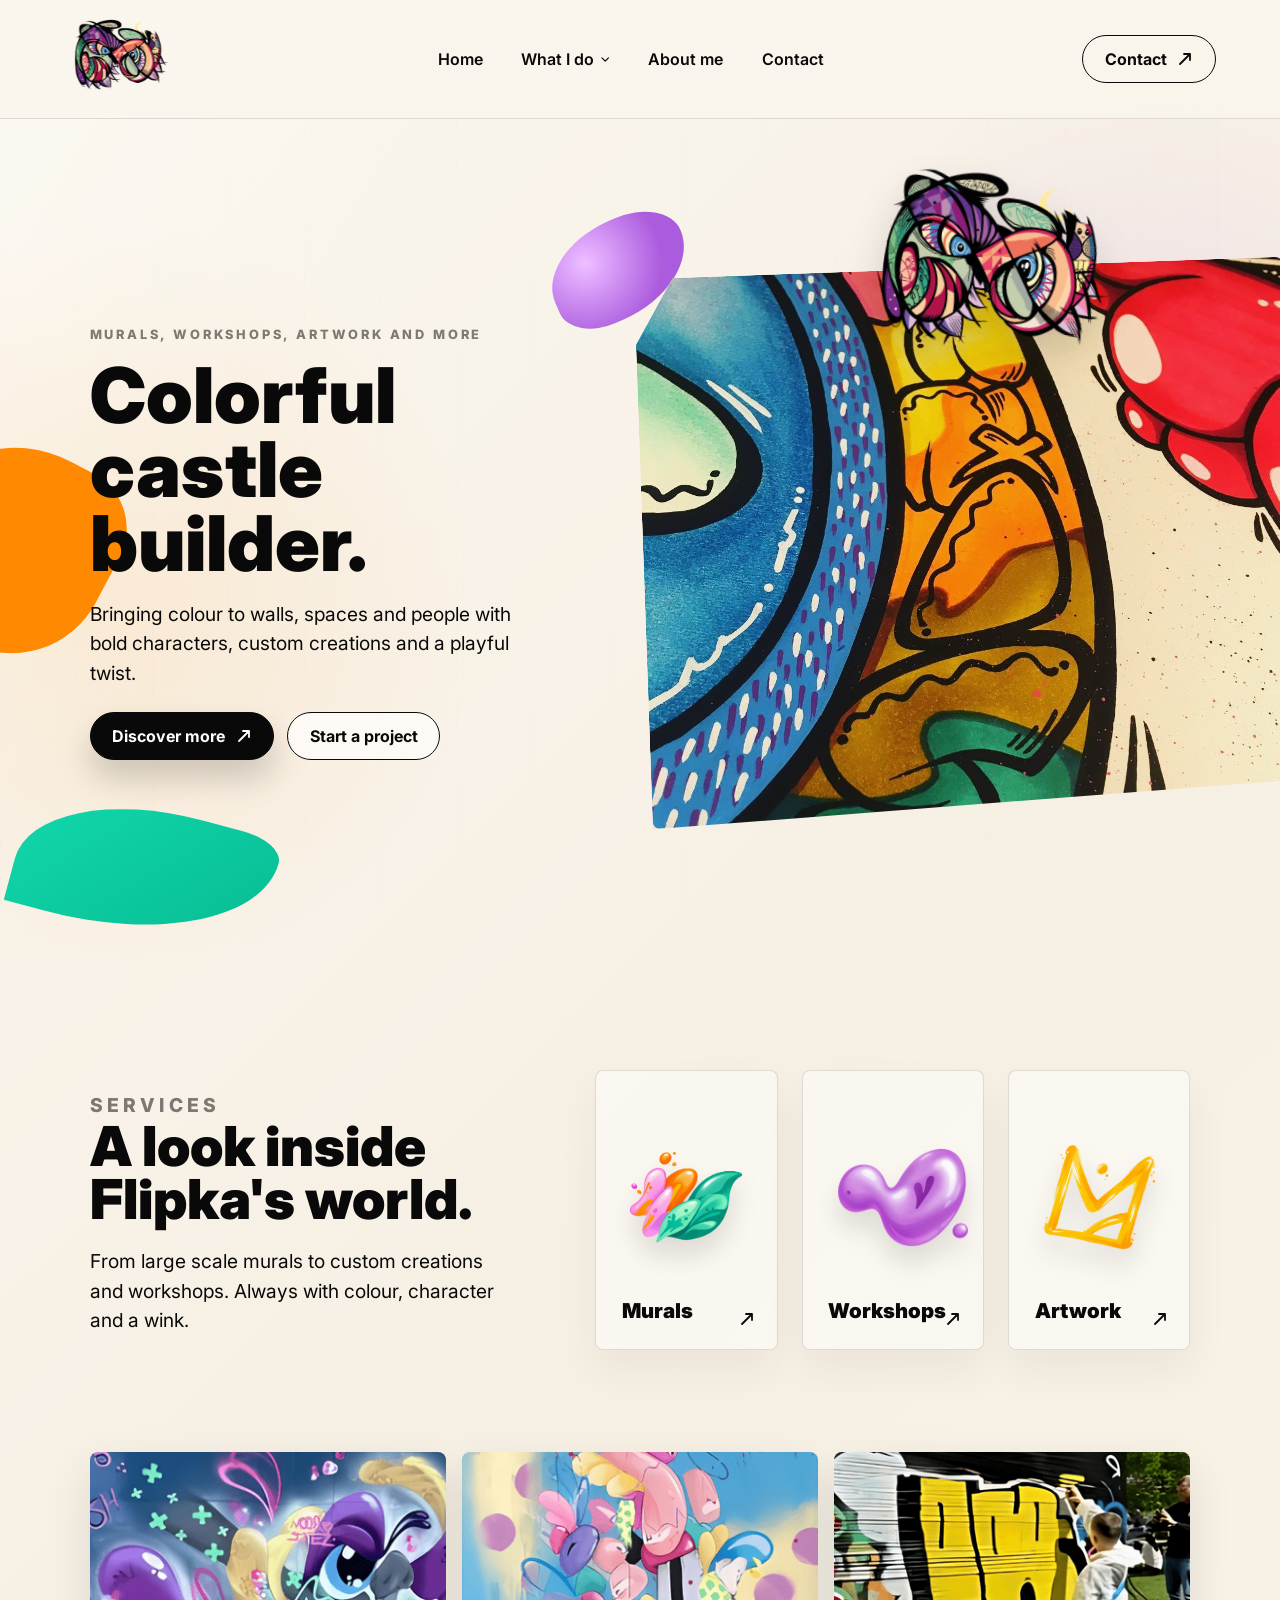
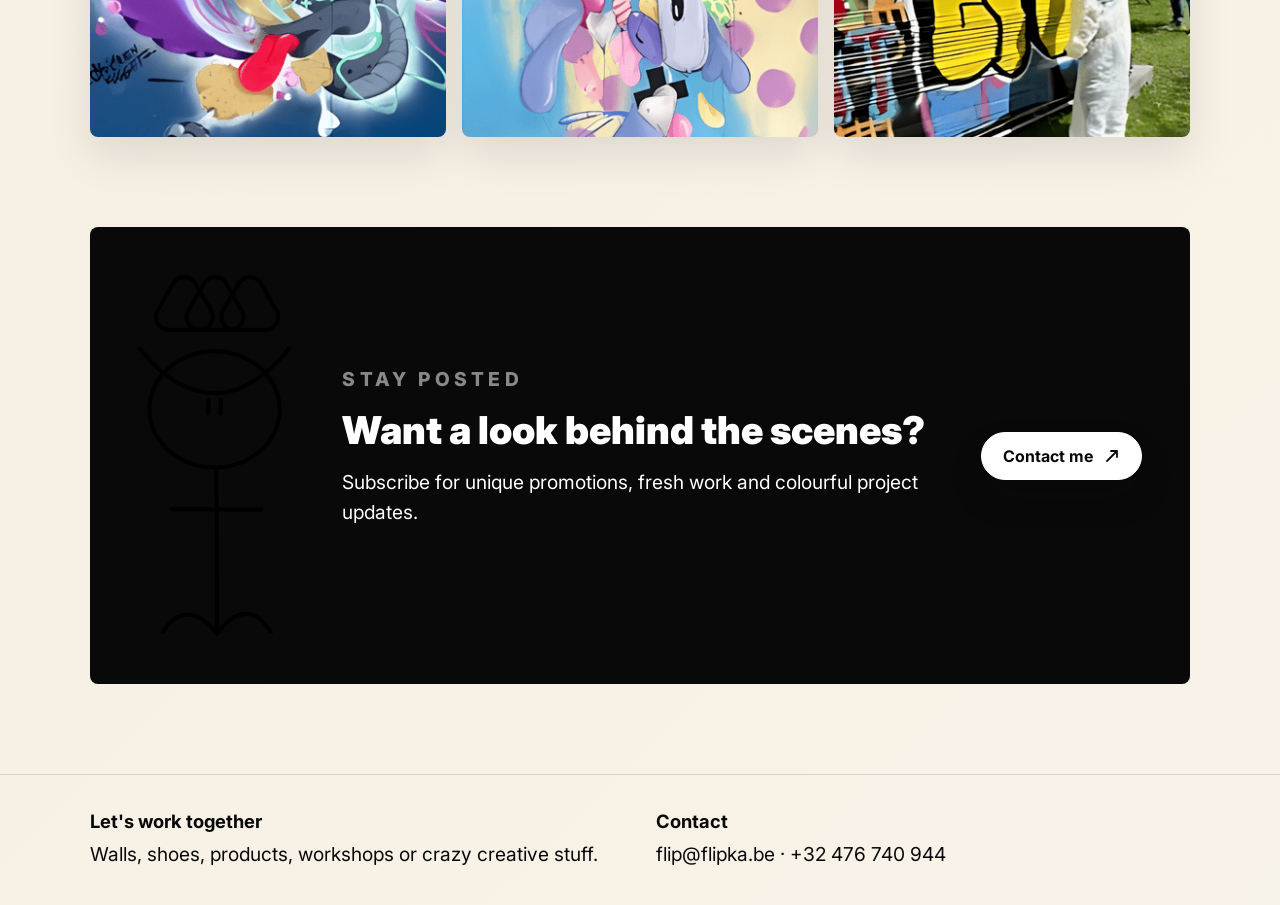
==== commit 01ccae38: "Fix connected arrow icon geometry" ====
--- a/index.html
+++ b/index.html
@@ -8,7 +8,7 @@
     <link rel="preconnect" href="https://fonts.googleapis.com">
     <link rel="preconnect" href="https://fonts.gstatic.com" crossorigin>
     <link href="https://fonts.googleapis.com/css2?family=Inter:wght@500;600;700;800;900&display=swap" rel="stylesheet">
-    <link rel="stylesheet" href="styles.css?v=20261006-mobile-layout">
+    <link rel="stylesheet" href="styles.css?v=20261006-mobile-arrows-3">
   </head>
   <body>
     <header class="site-header">
@@ -36,7 +36,7 @@
         <a href="about-me.html?v=about-clean">About me</a>
         <a href="contact.html">Contact</a>
       </nav>
-      <a class="header-cta" href="contact.html">Contact <svg class="arrow-icon" viewBox="0 0 16 16" aria-hidden="true"><path d="M3 13 13 3M6 3h7v7"></path></svg></a>
+      <a class="header-cta" href="contact.html">Contact <svg class="arrow-icon" viewBox="0 0 16 16" aria-hidden="true"><path d="M3 13 L13 3 M7 3 L13 3 L13 9"></path></svg></a>
     </header>
 
     <main>
@@ -49,7 +49,7 @@
           <h1 id="hero-title">Colorful castle builder.</h1>
           <p class="hero-text">Bringing colour to walls, spaces and people with bold characters, custom creations and a playful twist.</p>
           <div class="hero-actions">
-            <a class="button button-dark" href="#services">Discover more <svg class="arrow-icon" viewBox="0 0 16 16" aria-hidden="true"><path d="M3 13 13 3M6 3h7v7"></path></svg></a>
+            <a class="button button-dark" href="#services">Discover more <svg class="arrow-icon" viewBox="0 0 16 16" aria-hidden="true"><path d="M3 13 L13 3 M7 3 L13 3 L13 9"></path></svg></a>
             <a class="button button-light" href="contact.html">Start a project</a>
           </div>
         </div>
@@ -69,17 +69,17 @@
           <a class="service-card" href="murals.html">
             <img class="card-art" src="assets/icon-murals-trim.png" alt="" aria-hidden="true">
             <span>Murals</span>
-            <svg class="arrow-icon service-arrow" viewBox="0 0 16 16" aria-hidden="true"><path d="M3 13 13 3M6 3h7v7"></path></svg>
+            <svg class="arrow-icon service-arrow" viewBox="0 0 16 16" aria-hidden="true"><path d="M3 13 L13 3 M7 3 L13 3 L13 9"></path></svg>
           </a>
           <a class="service-card" href="workshops.html">
             <img class="card-art" src="assets/icon-workshops-trim.png" alt="" aria-hidden="true">
             <span>Workshops</span>
-            <svg class="arrow-icon service-arrow" viewBox="0 0 16 16" aria-hidden="true"><path d="M3 13 13 3M6 3h7v7"></path></svg>
+            <svg class="arrow-icon service-arrow" viewBox="0 0 16 16" aria-hidden="true"><path d="M3 13 L13 3 M7 3 L13 3 L13 9"></path></svg>
           </a>
           <a class="service-card" href="artwork.html">
             <img class="card-art" src="assets/icon-artwork-trim.png" alt="" aria-hidden="true">
             <span>Artwork</span>
-            <svg class="arrow-icon service-arrow" viewBox="0 0 16 16" aria-hidden="true"><path d="M3 13 13 3M6 3h7v7"></path></svg>
+            <svg class="arrow-icon service-arrow" viewBox="0 0 16 16" aria-hidden="true"><path d="M3 13 L13 3 M7 3 L13 3 L13 9"></path></svg>
           </a>
         </div>
       </section>
@@ -97,7 +97,7 @@
           <h2 id="newsletter-title">Want a look behind the scenes?</h2>
           <p>Subscribe for unique promotions, fresh work and colourful project updates.</p>
         </div>
-        <a class="button button-dark" href="contact.html">Contact me <svg class="arrow-icon" viewBox="0 0 16 16" aria-hidden="true"><path d="M3 13 13 3M6 3h7v7"></path></svg></a>
+        <a class="button button-dark" href="contact.html">Contact me <svg class="arrow-icon" viewBox="0 0 16 16" aria-hidden="true"><path d="M3 13 L13 3 M7 3 L13 3 L13 9"></path></svg></a>
       </section>
     </main>
 
--- a/styles.css
+++ b/styles.css
@@ -147,13 +147,15 @@
   flex: 0 0 1rem;
   width: 1rem;
   height: 1rem;
+  overflow: visible;
+  vertical-align: middle;
   color: currentColor;
 }
 
 .arrow-icon path {
   fill: none;
   stroke: currentColor;
-  stroke-width: 1.6;
+  stroke-width: 1.8;
   stroke-linecap: round;
   stroke-linejoin: round;
 }
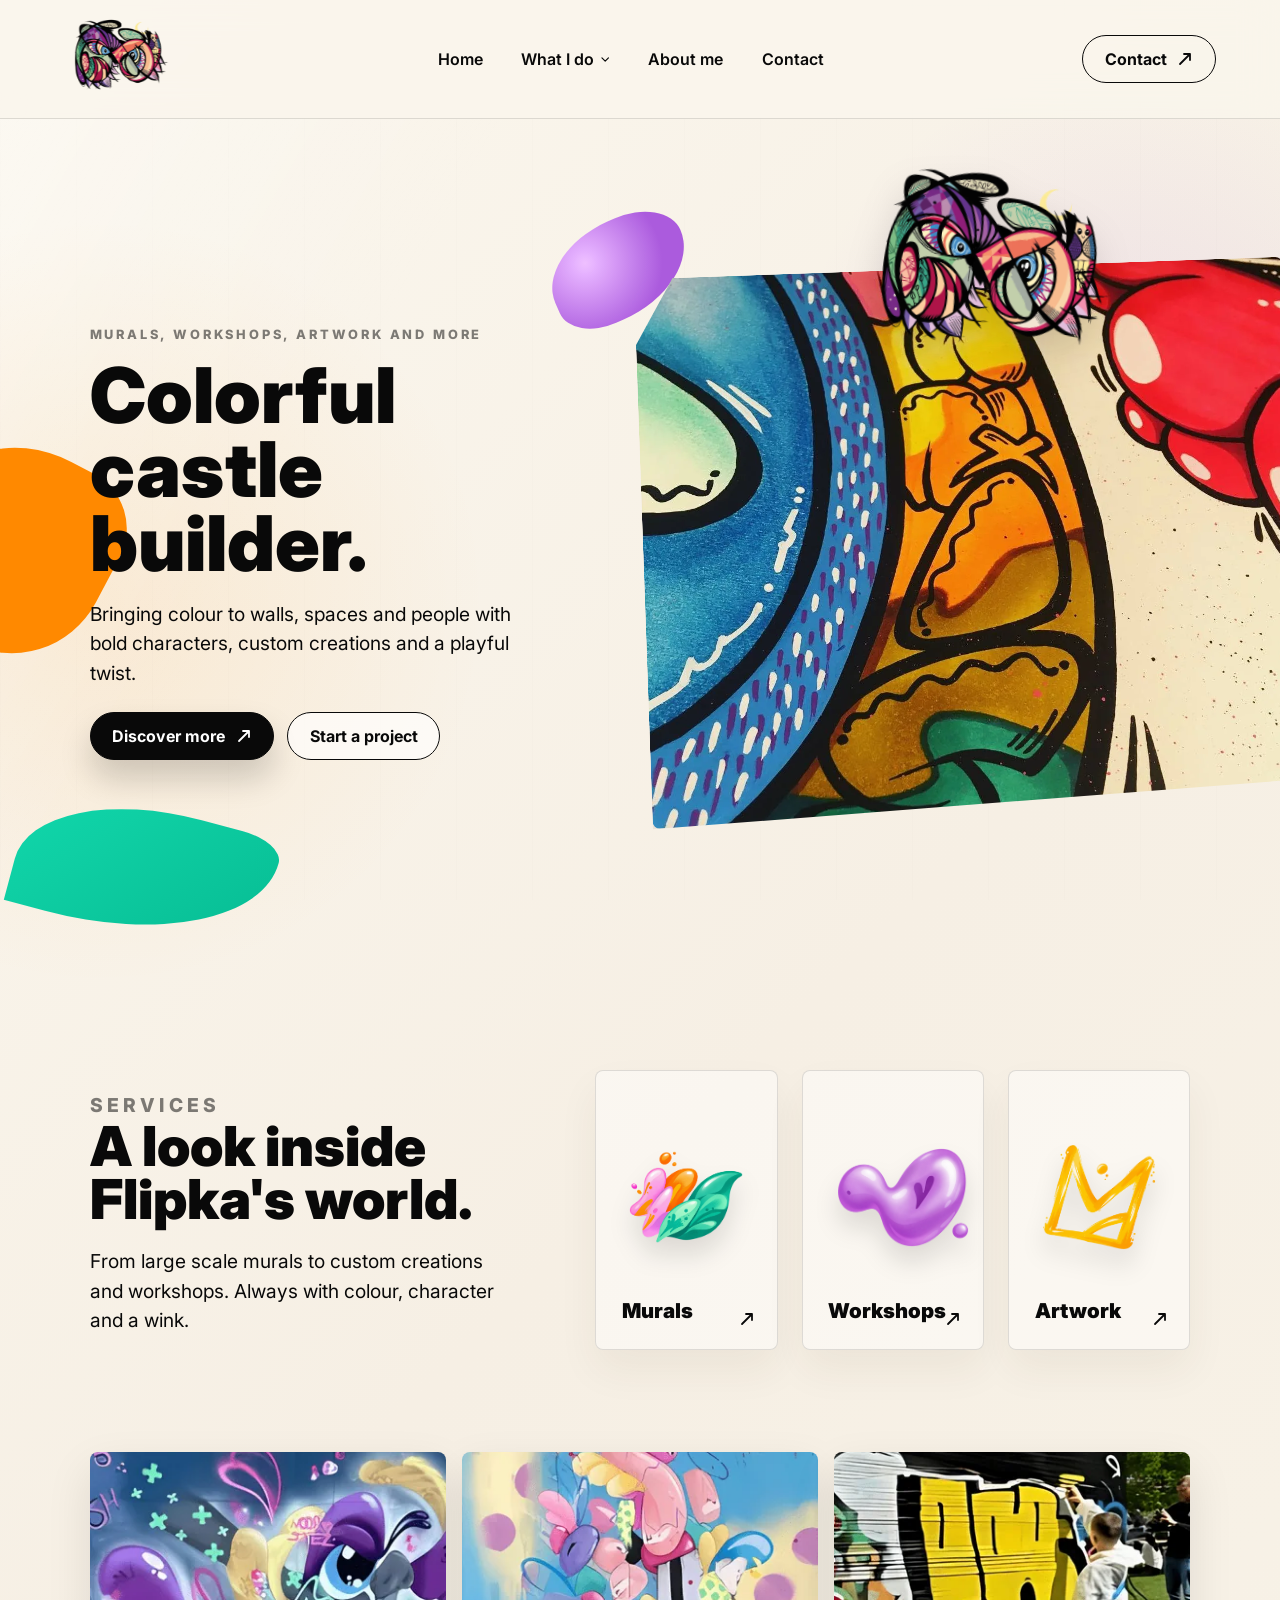
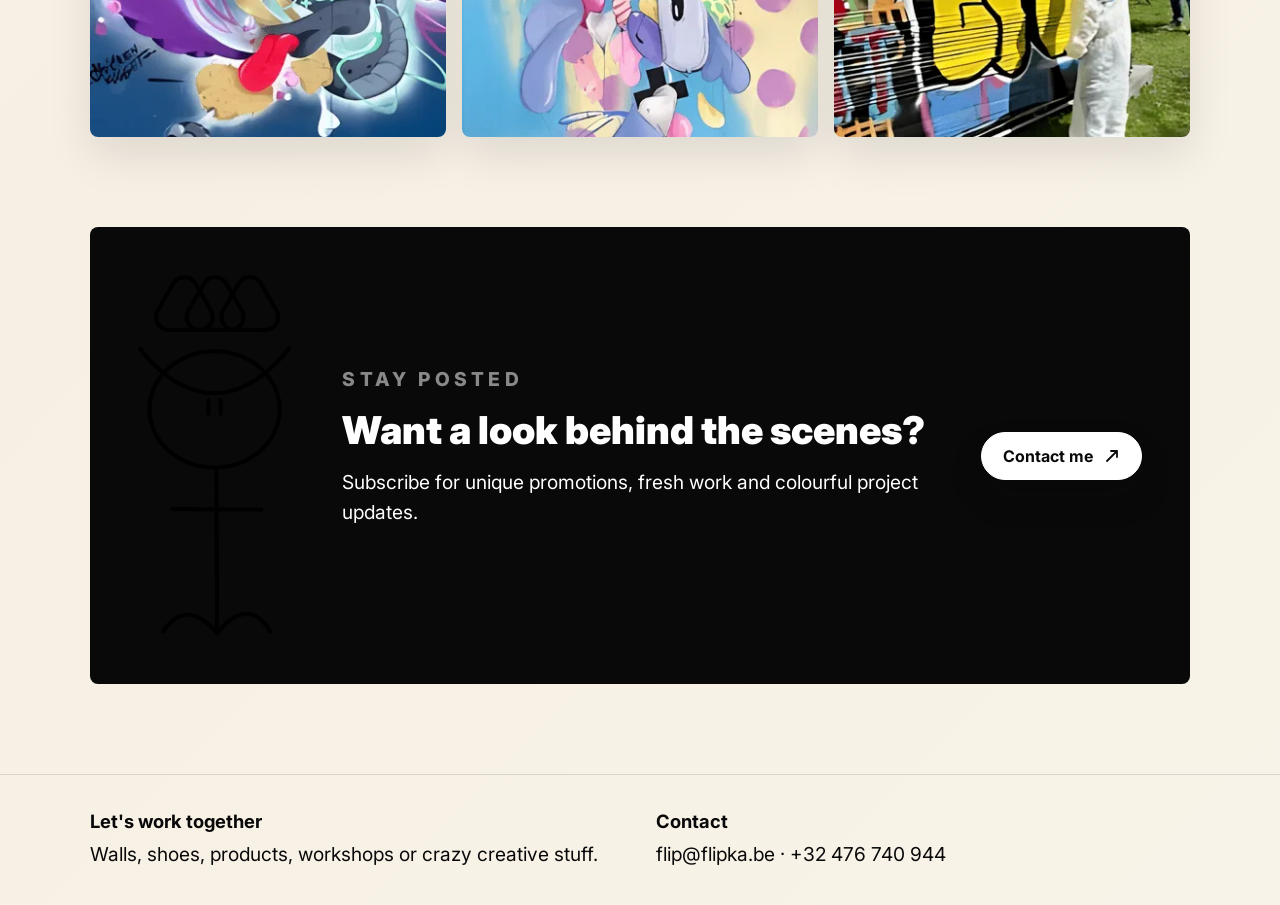
==== commit 2869ab77: "Optimize responsive media loading" ====
--- a/index.html
+++ b/index.html
@@ -4,6 +4,7 @@
     <meta charset="utf-8">
     <meta name="viewport" content="width=device-width, initial-scale=1">
     <title>Flipka | Colorful castle builder</title>
+    <link rel="icon" type="image/png" href="assets/flipka-favicon.png">
     <meta name="description" content="Flipka redesign prototype for murals, workshops, artwork and playful custom creations.">
     <link rel="preconnect" href="https://fonts.googleapis.com">
     <link rel="preconnect" href="https://fonts.gstatic.com" crossorigin>
@@ -13,7 +14,7 @@
   <body>
     <header class="site-header">
       <a class="brand" href="index.html" aria-label="Flipka home">
-        <img src="assets/flipka-logo-color.png" alt="Flipka">
+        <img src="assets/optimized/flipka-logo-color.webp" alt="Flipka" decoding="async" fetchpriority="high">
       </a>
       <button class="menu-toggle" type="button" aria-label="Open navigation" aria-expanded="false">
         <span></span>
@@ -54,8 +55,8 @@
           </div>
         </div>
         <div class="hero-stage" aria-label="Flipka mural preview">
-          <img class="hero-photo" src="assets/hero-mural.jpeg" alt="Colorful Flipka mural">
-          <img class="hero-art" src="assets/flipka-artwork.png" alt="">
+          <img class="hero-photo" src="assets/optimized/hero-mural.webp" alt="Colorful Flipka mural" decoding="async" fetchpriority="high">
+          <img class="hero-art" src="assets/optimized/flipka-artwork.webp" alt="" decoding="async" fetchpriority="high">
         </div>
       </section>
 
@@ -67,17 +68,17 @@
         </div>
         <div class="service-grid">
           <a class="service-card" href="murals.html">
-            <img class="card-art" src="assets/icon-murals-trim.png" alt="" aria-hidden="true">
+            <img class="card-art" src="assets/optimized/icon-murals-trim.webp" alt="" aria-hidden="true" decoding="async" fetchpriority="high">
             <span>Murals</span>
             <svg class="arrow-icon service-arrow" viewBox="0 0 16 16" aria-hidden="true"><path d="M3 13 L13 3 M7 3 L13 3 L13 9"></path></svg>
           </a>
           <a class="service-card" href="workshops.html">
-            <img class="card-art" src="assets/icon-workshops-trim.png" alt="" aria-hidden="true">
+            <img class="card-art" src="assets/optimized/icon-workshops-trim.webp" alt="" aria-hidden="true" decoding="async" fetchpriority="high">
             <span>Workshops</span>
             <svg class="arrow-icon service-arrow" viewBox="0 0 16 16" aria-hidden="true"><path d="M3 13 L13 3 M7 3 L13 3 L13 9"></path></svg>
           </a>
           <a class="service-card" href="artwork.html">
-            <img class="card-art" src="assets/icon-artwork-trim.png" alt="" aria-hidden="true">
+            <img class="card-art" src="assets/optimized/home-artwork-old.webp?v=20261012-home-artwork" alt="" aria-hidden="true" decoding="async" loading="lazy">
             <span>Artwork</span>
             <svg class="arrow-icon service-arrow" viewBox="0 0 16 16" aria-hidden="true"><path d="M3 13 L13 3 M7 3 L13 3 L13 9"></path></svg>
           </a>
@@ -85,13 +86,13 @@
       </section>
 
       <section class="portfolio-strip" aria-label="Flipka work samples">
-        <img src="assets/portfolio-1.png" alt="Flipka colorful artwork sample">
-        <img src="assets/portfolio-2.png" alt="Flipka colorful artwork sample">
-        <img src="assets/portfolio-3.png" alt="Flipka colorful artwork sample">
+        <img src="assets/optimized/portfolio-1.webp" alt="Flipka colorful artwork sample" decoding="async" loading="lazy">
+        <img src="assets/optimized/portfolio-2.webp" alt="Flipka colorful artwork sample" decoding="async" loading="lazy">
+        <img src="assets/optimized/portfolio-3.webp" alt="Flipka colorful artwork sample" decoding="async" loading="lazy">
       </section>
 
       <section class="newsletter" aria-labelledby="newsletter-title">
-        <img src="assets/flipka-character.png" alt="">
+        <img src="assets/optimized/flipka-character.webp" alt="" decoding="async" loading="lazy">
         <div>
           <p class="eyebrow">Stay posted</p>
           <h2 id="newsletter-title">Want a look behind the scenes?</h2>
--- a/styles.css
+++ b/styles.css
@@ -519,6 +519,2621 @@
   line-height: 1.55;
 }
 
+.workshop-page {
+  overflow: visible;
+}
+
+.workshop-banner {
+  position: sticky;
+  top: 0;
+  z-index: 0;
+  width: 100%;
+  height: auto;
+  margin: 0;
+  overflow: hidden;
+  background: #ffffff;
+}
+
+.workshop-banner video {
+  display: block;
+  width: 100%;
+  max-width: none;
+  height: auto;
+  margin-top: calc(-1 * clamp(1rem, 3vw, 2rem));
+  object-fit: contain;
+  object-position: center;
+}
+
+.workshop-banner-mobile {
+  display: none;
+}
+
+.workshop-hero {
+  position: relative;
+  z-index: 1;
+  display: grid;
+  grid-template-columns: minmax(0, 1.1fr) minmax(16rem, 0.9fr);
+  align-items: center;
+  gap: clamp(2rem, 7vw, 8rem);
+  min-height: clamp(34rem, 70vh, 48rem);
+  padding: clamp(3rem, 8vw, 8rem) clamp(1rem, 7vw, 8rem);
+  background: #ffffff;
+}
+
+.workshop-hero-copy {
+  position: relative;
+  z-index: 1;
+  max-width: 45rem;
+}
+
+.workshop-hero h1 {
+  max-width: 11ch;
+}
+
+.workshop-hero-copy p:not(.eyebrow) {
+  max-width: 38rem;
+  font-size: clamp(1rem, 1.5vw, 1.22rem);
+  line-height: 1.55;
+}
+
+.workshop-hero-copy .workshop-lead {
+  margin-top: 1.5rem;
+  font-weight: 800;
+}
+
+.workshop-hero-copy .button {
+  margin-top: 1rem;
+}
+
+.workshop-hero-note {
+  position: relative;
+  display: grid;
+  place-items: center;
+  width: min(26rem, 100%);
+  aspect-ratio: 1;
+  justify-self: center;
+  color: var(--ink);
+  background: #f6cbff;
+  border-radius: 47% 53% 62% 38% / 43% 48% 52% 57%;
+  box-shadow: 1.8rem 1.5rem 0 -0.7rem #13b792;
+  transform: rotate(8deg);
+}
+
+.workshop-hero-note::before {
+  content: "";
+  position: absolute;
+  inset: 12%;
+  border: 2px solid rgba(9, 9, 9, 0.78);
+  border-radius: 43% 57% 54% 46% / 56% 42% 58% 44%;
+}
+
+.workshop-hero-note img {
+  position: absolute;
+  top: 8%;
+  left: 50%;
+  width: 54%;
+  transform: translateX(-50%) rotate(-8deg);
+  filter: drop-shadow(0 0.8rem 0.6rem rgba(9, 9, 9, 0.14));
+}
+
+.workshop-offer {
+  position: relative;
+  z-index: 1;
+  padding: clamp(4rem, 8vw, 8rem) clamp(1rem, 7vw, 8rem);
+  background: var(--paper);
+}
+
+.workshop-offer > .section-intro {
+  margin-bottom: clamp(2rem, 4vw, 4rem);
+}
+
+.workshop-type-grid {
+  display: grid;
+  grid-template-columns: repeat(3, minmax(0, 1fr));
+  gap: 1rem;
+}
+
+.workshop-type {
+  min-height: 16rem;
+  padding: clamp(1.4rem, 3vw, 2rem);
+  border: 1px solid var(--line);
+  border-radius: 0.5rem;
+  box-shadow: 0 20px 42px rgba(68, 44, 20, 0.07);
+  transition: transform 180ms ease, box-shadow 180ms ease;
+}
+
+.workshop-type:hover {
+  transform: translateY(-5px) rotate(-1deg);
+  box-shadow: var(--shadow);
+}
+
+.workshop-type-pink {
+  background: #ffd5e7;
+}
+
+.workshop-type-green {
+  background: #c9f7e8;
+}
+
+.workshop-type-purple {
+  background: #ead8ff;
+}
+
+.workshop-number {
+  display: block;
+  margin-bottom: 2.7rem;
+  font-size: 0.8rem;
+  font-weight: 900;
+  letter-spacing: 0.18em;
+}
+
+.workshop-type h3 {
+  margin: 0;
+  font-size: clamp(1.5rem, 2.4vw, 2.25rem);
+  line-height: 1;
+}
+
+.workshop-type p {
+  max-width: 22rem;
+  margin: 0.8rem 0 0;
+  line-height: 1.5;
+}
+
+.workshop-gallery {
+  position: relative;
+  overflow: hidden;
+  padding: clamp(4rem, 8vw, 8rem) clamp(1rem, 7vw, 8rem);
+  background:
+    radial-gradient(circle at 8% 20%, rgba(255, 196, 0, 0.2), transparent 18rem),
+    radial-gradient(circle at 92% 55%, rgba(237, 33, 104, 0.14), transparent 22rem),
+    linear-gradient(135deg, #fbf7ee 0%, var(--paper) 100%);
+}
+
+.workshop-gallery::before,
+.workshop-gallery::after {
+  position: absolute;
+  z-index: 0;
+  border-radius: 50%;
+  content: "";
+  pointer-events: none;
+}
+
+.workshop-gallery::before {
+  top: 10rem;
+  right: -2.5rem;
+  width: 7rem;
+  height: 7rem;
+  background: var(--green);
+  opacity: 0.82;
+}
+
+.workshop-gallery::after {
+  bottom: 6rem;
+  left: -2rem;
+  width: 5.5rem;
+  height: 5.5rem;
+  background: var(--purple);
+  opacity: 0.8;
+}
+
+.workshop-gallery-intro,
+.workshop-gallery-grid {
+  position: relative;
+  z-index: 1;
+}
+
+.workshop-gallery-intro {
+  max-width: 39rem;
+  margin-bottom: clamp(2.5rem, 5vw, 5rem);
+}
+
+.workshop-gallery-intro h2 {
+  max-width: 12ch;
+  margin: 0;
+  font-size: clamp(2.8rem, 7vw, 6.4rem);
+  line-height: 0.9;
+  letter-spacing: -0.055em;
+}
+
+.workshop-gallery-intro > p:last-child {
+  max-width: 30rem;
+  margin: 1.25rem 0 0;
+  font-size: clamp(1rem, 1.5vw, 1.2rem);
+  line-height: 1.55;
+}
+
+.workshop-gallery-grid {
+  display: grid;
+  grid-template-columns: repeat(12, minmax(0, 1fr));
+  gap: clamp(1rem, 2.2vw, 2rem);
+  align-items: start;
+}
+
+.workshop-gallery-card {
+  position: relative;
+  grid-column: span 7;
+  margin: 0;
+  padding: clamp(0.55rem, 1.2vw, 0.85rem);
+  overflow: hidden;
+  border: 1px solid rgba(9, 9, 9, 0.14);
+  border-radius: 0.55rem;
+  background: var(--paper-strong);
+  box-shadow: 0 22px 45px rgba(68, 44, 20, 0.12);
+  transform: rotate(-1.2deg);
+  transition: transform 220ms ease, box-shadow 220ms ease;
+}
+
+.workshop-gallery-card:nth-child(2) {
+  grid-column: span 5;
+  transform: rotate(1.5deg);
+}
+
+.workshop-gallery-card:nth-child(3) {
+  grid-column: 3 / span 7;
+  transform: rotate(-1.8deg);
+}
+
+.workshop-gallery-card:hover,
+.workshop-gallery-card:focus-within {
+  z-index: 2;
+  box-shadow: var(--shadow);
+  transform: translateY(-0.45rem) rotate(0deg);
+}
+
+.workshop-gallery-index {
+  position: absolute;
+  top: 1rem;
+  right: 1rem;
+  z-index: 2;
+  display: grid;
+  width: 1.65rem;
+  height: 1.65rem;
+  place-items: center;
+  border-radius: 50%;
+  background: var(--pink);
+  color: var(--ink);
+  font-size: 0.65rem;
+  font-weight: 900;
+  letter-spacing: 0.04em;
+}
+
+.workshop-gallery-card:nth-child(2) .workshop-gallery-index {
+  background: var(--yellow);
+}
+
+.workshop-gallery-card:nth-child(3) .workshop-gallery-index {
+  background: var(--blue);
+}
+
+.workshop-gallery-card img {
+  display: block;
+  width: 100%;
+  height: clamp(15rem, 31vw, 28rem);
+  aspect-ratio: 4 / 3;
+  object-fit: cover;
+  border-radius: 0.25rem;
+  background: #111827;
+}
+
+.workshop-gallery-card figcaption {
+  padding: 0.75rem 0.2rem 0.1rem;
+  color: var(--muted);
+  font-size: 0.74rem;
+  font-weight: 800;
+  letter-spacing: 0.08em;
+  text-transform: uppercase;
+}
+
+.workshop-posca {
+  position: relative;
+  z-index: 1;
+  display: grid;
+  grid-template-columns: minmax(0, 0.85fr) minmax(0, 1.15fr);
+  gap: clamp(2rem, 8vw, 8rem);
+  margin: 0 clamp(1rem, 7vw, 8rem) clamp(4rem, 8vw, 8rem);
+  padding: clamp(2rem, 5vw, 5rem);
+  color: white;
+  background: var(--ink);
+  border-radius: 0.5rem;
+  overflow: hidden;
+}
+
+.workshop-page + .site-footer {
+  position: relative;
+  z-index: 1;
+  background: var(--paper);
+}
+
+.workshop-posca h2 {
+  max-width: 8ch;
+}
+
+.workshop-posca .eyebrow {
+  color: rgba(255, 255, 255, 0.52);
+}
+
+.workshop-posca-copy {
+  max-width: 39rem;
+}
+
+.workshop-posca-copy p {
+  font-size: clamp(1rem, 1.5vw, 1.2rem);
+  line-height: 1.55;
+}
+
+.workshop-posca .button {
+  margin-top: 0.7rem;
+}
+
+.workshop-posca .text-link {
+  text-decoration: underline;
+  text-underline-offset: 0.2em;
+}
+
+.shoes-page {
+  overflow: hidden;
+}
+
+.shoes-hero {
+  position: relative;
+  display: grid;
+  grid-template-columns: minmax(0, 1.05fr) minmax(20rem, 0.95fr);
+  align-items: center;
+  gap: clamp(2rem, 7vw, 8rem);
+  min-height: clamp(39rem, 78vh, 54rem);
+  padding: clamp(3rem, 8vw, 8rem) clamp(1rem, 7vw, 8rem);
+  overflow: hidden;
+  background:
+    radial-gradient(circle at 8% 20%, rgba(255, 196, 0, 0.2), transparent 19rem),
+    linear-gradient(135deg, #fffaf1 0%, #f5e9ff 54%, #dcfbf2 100%);
+}
+
+.shoes-hero::before {
+  position: absolute;
+  top: -5rem;
+  right: 14%;
+  width: 10rem;
+  height: 10rem;
+  border-radius: 50%;
+  background: var(--pink);
+  content: "";
+  opacity: 0.9;
+}
+
+.shoes-hero-copy,
+.shoes-hero-art {
+  position: relative;
+  z-index: 1;
+}
+
+.shoes-hero-copy {
+  max-width: 44rem;
+}
+
+.shoes-hero h1 {
+  max-width: 9ch;
+  font-size: clamp(3.8rem, 8vw, 8rem);
+  line-height: 0.86;
+  letter-spacing: -0.06em;
+}
+
+.shoes-hero-copy p:not(.eyebrow) {
+  max-width: 38rem;
+  font-size: clamp(1rem, 1.5vw, 1.22rem);
+  line-height: 1.55;
+}
+
+.shoes-hero-copy .shoes-lead {
+  margin-top: 1.5rem;
+  font-weight: 800;
+}
+
+.shoes-hero-copy .button {
+  margin-top: 1rem;
+}
+
+.shoes-hero-art {
+  min-height: clamp(22rem, 42vw, 35rem);
+  border: 1px solid rgba(9, 9, 9, 0.14);
+  border-radius: 47% 53% 58% 42% / 42% 44% 56% 58%;
+  background:
+    radial-gradient(circle at 26% 25%, rgba(255, 255, 255, 0.82) 0 0.45rem, transparent 0.5rem),
+    radial-gradient(circle at 75% 70%, rgba(255, 255, 255, 0.7) 0 0.8rem, transparent 0.86rem),
+    radial-gradient(circle at 78% 20%, rgba(255, 196, 0, 0.95) 0 2.4rem, transparent 2.5rem),
+    linear-gradient(145deg, #ffd0e6 0%, #ead8ff 52%, #c9f7e8 100%);
+  box-shadow: 1.3rem 1.3rem 0 -0.3rem var(--green), 0 24px 55px rgba(68, 44, 20, 0.14);
+  transform: rotate(5deg);
+}
+
+.shoes-hero-art::before,
+.shoes-hero-art::after {
+  position: absolute;
+  content: "";
+  pointer-events: none;
+}
+
+.shoes-hero-art::before {
+  top: 13%;
+  left: 8%;
+  width: 5rem;
+  height: 1.2rem;
+  border-radius: 1rem;
+  background: var(--blue);
+  transform: rotate(-24deg);
+}
+
+.shoes-hero-art::after {
+  right: 9%;
+  bottom: 13%;
+  width: 4.5rem;
+  height: 4.5rem;
+  border: 0.9rem solid var(--pink);
+  border-radius: 50%;
+}
+
+.shoes-hero-sticker {
+  position: absolute;
+  top: 8%;
+  right: 8%;
+  z-index: 3;
+  display: grid;
+  width: 5.4rem;
+  height: 5.4rem;
+  place-items: center;
+  border: 2px solid var(--ink);
+  border-radius: 50%;
+  background: var(--yellow);
+  color: var(--ink);
+  font-size: 0.72rem;
+  font-weight: 900;
+  line-height: 1.05;
+  letter-spacing: 0.1em;
+  text-align: center;
+  transform: rotate(14deg);
+}
+
+.shoes-hero-image {
+  position: absolute;
+  right: -11%;
+  bottom: -2%;
+  z-index: 2;
+  display: block;
+  width: 116%;
+  max-width: none;
+  filter: drop-shadow(0 1.2rem 0.8rem rgba(9, 9, 9, 0.2));
+  transform: rotate(-5deg);
+}
+
+.shoe-illustration {
+  position: absolute;
+  top: 50%;
+  left: 50%;
+  width: min(94%, 34rem);
+  aspect-ratio: 1.55;
+  transform: translate(-50%, -50%) rotate(-8deg);
+}
+
+.shoe-upper,
+.shoe-heel,
+.shoe-sole,
+.shoe-swoosh {
+  position: absolute;
+}
+
+.shoe-upper {
+  left: 12%;
+  top: 17%;
+  width: 75%;
+  height: 56%;
+  overflow: hidden;
+  border: 3px solid var(--ink);
+  border-radius: 60% 24% 22% 46% / 43% 34% 42% 58%;
+  background:
+    repeating-linear-gradient(135deg, rgba(7, 86, 217, 0.88) 0 1.8rem, rgba(19, 183, 146, 0.9) 1.8rem 3.7rem, rgba(255, 196, 0, 0.94) 3.7rem 5.2rem),
+    #f6efe4;
+  box-shadow: 0 0.8rem 0 rgba(9, 9, 9, 0.18);
+}
+
+.shoe-upper::before {
+  position: absolute;
+  right: -2%;
+  bottom: 9%;
+  width: 56%;
+  height: 58%;
+  border: 3px solid var(--ink);
+  border-radius: 65% 20% 30% 45%;
+  background: rgba(237, 33, 104, 0.88);
+  content: "";
+  transform: rotate(10deg);
+}
+
+.shoe-heel {
+  left: 7%;
+  top: 33%;
+  width: 25%;
+  height: 39%;
+  border: 3px solid var(--ink);
+  border-radius: 48% 10% 16% 38%;
+  background: #a65dd4;
+  transform: rotate(15deg);
+}
+
+.shoe-sole {
+  left: 8%;
+  bottom: 18%;
+  width: 82%;
+  height: 16%;
+  border: 3px solid var(--ink);
+  border-radius: 50% 30% 35% 45%;
+  background: #fffaf1;
+  transform: rotate(-2deg);
+}
+
+.shoe-swoosh {
+  right: 19%;
+  top: 26%;
+  width: 27%;
+  height: 27%;
+  border-bottom: 1.2rem solid var(--ink);
+  border-radius: 0 0 80% 70%;
+  transform: rotate(-18deg);
+}
+
+.shoe-lace {
+  position: absolute;
+  left: 32%;
+  z-index: 2;
+  width: 27%;
+  height: 0.32rem;
+  border-radius: 1rem;
+  background: white;
+  box-shadow: 0 0 0 2px var(--ink);
+  transform: rotate(-18deg);
+}
+
+.shoe-lace-one { top: 24%; }
+.shoe-lace-two { top: 37%; transform: rotate(-8deg); }
+.shoe-lace-three { top: 50%; transform: rotate(2deg); }
+
+.shoe-dot {
+  position: absolute;
+  z-index: 2;
+  width: 0.9rem;
+  height: 0.9rem;
+  border: 2px solid var(--ink);
+  border-radius: 50%;
+  background: var(--yellow);
+}
+
+.shoe-dot-one { top: 11%; left: 19%; }
+.shoe-dot-two { top: 68%; left: 42%; background: var(--green); }
+.shoe-dot-three { top: 22%; right: 18%; background: var(--pink); }
+
+.shoes-hero-note {
+  position: absolute;
+  bottom: 10%;
+  left: 9%;
+  z-index: 3;
+  color: var(--ink);
+  font-family: "Comic Sans MS", "Trebuchet MS", sans-serif;
+  font-size: clamp(1rem, 2vw, 1.4rem);
+  font-weight: 900;
+  transform: rotate(-12deg);
+}
+
+.shoes-offer {
+  display: grid;
+  grid-template-columns: minmax(0, 0.85fr) minmax(0, 1.15fr);
+  gap: clamp(2rem, 8vw, 8rem);
+  padding: clamp(4rem, 8vw, 8rem) clamp(1rem, 7vw, 8rem);
+  background: var(--paper);
+}
+
+.shoes-offer-intro {
+  max-width: 38rem;
+}
+
+.shoes-offer-intro h2 {
+  max-width: 10ch;
+  font-size: clamp(2.8rem, 6vw, 5.8rem);
+  line-height: 0.9;
+  letter-spacing: -0.05em;
+}
+
+.shoes-offer-intro > p:last-child {
+  max-width: 28rem;
+  font-size: 1.08rem;
+  line-height: 1.55;
+}
+
+.shoes-price-grid {
+  display: grid;
+  grid-template-columns: repeat(2, minmax(0, 1fr));
+  gap: 1rem;
+  align-self: center;
+}
+
+.shoes-price-card {
+  min-height: 18rem;
+  padding: clamp(1.4rem, 3vw, 2rem);
+  border: 1px solid var(--line);
+  border-radius: 0.5rem;
+  box-shadow: 0 20px 42px rgba(68, 44, 20, 0.08);
+  transition: transform 180ms ease, box-shadow 180ms ease;
+}
+
+.shoes-price-card:hover {
+  box-shadow: var(--shadow);
+  transform: translateY(-5px) rotate(-1deg);
+}
+
+.shoes-price-card-pink { background: #ffd5e7; }
+.shoes-price-card-green { background: #c9f7e8; }
+
+.shoes-price-card > span {
+  display: block;
+  margin-bottom: 3rem;
+  font-size: 0.8rem;
+  font-weight: 900;
+  letter-spacing: 0.18em;
+}
+
+.shoes-price-card h3 {
+  margin: 0;
+  font-size: clamp(1.6rem, 2.6vw, 2.5rem);
+  line-height: 0.95;
+}
+
+.shoes-price-card p {
+  margin: 0.7rem 0 0;
+}
+
+.shoes-price-card strong {
+  display: block;
+  margin-top: 2rem;
+  font-size: clamp(2.2rem, 4vw, 4rem);
+  letter-spacing: -0.06em;
+}
+
+.shoes-gallery {
+  position: relative;
+  overflow: hidden;
+  padding: clamp(4rem, 8vw, 8rem) clamp(1rem, 7vw, 8rem);
+  background:
+    radial-gradient(circle at 7% 18%, rgba(255, 196, 0, 0.22), transparent 18rem),
+    radial-gradient(circle at 93% 58%, rgba(19, 183, 146, 0.16), transparent 22rem),
+    linear-gradient(135deg, #fbf7ee 0%, #f5e9ff 100%);
+}
+
+.shoes-gallery::before,
+.shoes-gallery::after {
+  position: absolute;
+  z-index: 0;
+  border-radius: 50%;
+  content: "";
+  pointer-events: none;
+}
+
+.shoes-gallery::before {
+  top: 10rem;
+  right: -2.5rem;
+  width: 7rem;
+  height: 7rem;
+  background: var(--pink);
+  opacity: 0.84;
+}
+
+.shoes-gallery::after {
+  bottom: 7rem;
+  left: -2rem;
+  width: 5.5rem;
+  height: 5.5rem;
+  background: var(--blue);
+  opacity: 0.78;
+}
+
+.shoes-gallery-intro,
+.shoes-gallery-grid {
+  position: relative;
+  z-index: 1;
+}
+
+.shoes-gallery-intro {
+  max-width: 39rem;
+  margin-bottom: clamp(2.5rem, 5vw, 5rem);
+}
+
+.shoes-gallery-intro h2 {
+  max-width: 11ch;
+  margin: 0;
+  font-size: clamp(2.8rem, 7vw, 6.4rem);
+  line-height: 0.9;
+  letter-spacing: -0.055em;
+}
+
+.shoes-gallery-intro > p:last-child {
+  max-width: 30rem;
+  margin: 1.25rem 0 0;
+  font-size: clamp(1rem, 1.5vw, 1.2rem);
+  line-height: 1.55;
+}
+
+.shoes-gallery-grid {
+  display: grid;
+  grid-template-columns: repeat(12, minmax(0, 1fr));
+  gap: clamp(1rem, 2.2vw, 2rem);
+  align-items: start;
+}
+
+.shoes-gallery-card {
+  position: relative;
+  grid-column: span 5;
+  margin: 0;
+  padding: clamp(0.55rem, 1.2vw, 0.85rem);
+  overflow: hidden;
+  border: 1px solid rgba(9, 9, 9, 0.14);
+  border-radius: 0.55rem;
+  background: var(--paper-strong);
+  box-shadow: 0 22px 45px rgba(68, 44, 20, 0.12);
+  transform: rotate(-1.2deg);
+  transition: transform 220ms ease, box-shadow 220ms ease;
+}
+
+.shoes-gallery-card-wide {
+  grid-column: span 7;
+}
+
+.shoes-gallery-card-tall {
+  transform: rotate(1.6deg);
+}
+
+.shoes-gallery-card-last {
+  grid-column: 3 / span 7;
+  transform: rotate(-1.8deg);
+}
+
+.shoes-gallery-card:hover,
+.shoes-gallery-card:focus-within {
+  z-index: 2;
+  box-shadow: var(--shadow);
+  transform: translateY(-0.45rem) rotate(0deg);
+}
+
+.shoes-gallery-index {
+  position: absolute;
+  top: 1rem;
+  right: 1rem;
+  z-index: 2;
+  display: grid;
+  width: 1.65rem;
+  height: 1.65rem;
+  place-items: center;
+  border-radius: 50%;
+  background: var(--pink);
+  color: var(--ink);
+  font-size: 0.65rem;
+  font-weight: 900;
+  letter-spacing: 0.04em;
+}
+
+.shoes-gallery-card:nth-child(2) .shoes-gallery-index {
+  background: var(--yellow);
+}
+
+.shoes-gallery-card:nth-child(3) .shoes-gallery-index {
+  background: var(--blue);
+}
+
+.shoes-gallery-card img {
+  display: block;
+  width: 100%;
+  height: clamp(15rem, 31vw, 28rem);
+  aspect-ratio: 4 / 3;
+  object-fit: cover;
+  border-radius: 0.25rem;
+  background: #111827;
+}
+
+.shoes-gallery-card-tall img {
+  height: clamp(19rem, 38vw, 34rem);
+  object-fit: contain;
+  background: #f3edf8;
+}
+
+.shoes-gallery-card figcaption {
+  padding: 0.75rem 0.2rem 0.1rem;
+  color: var(--muted);
+  font-size: 0.74rem;
+  font-weight: 800;
+  letter-spacing: 0.08em;
+  text-transform: uppercase;
+}
+
+.shoes-process {
+  display: grid;
+  grid-template-columns: minmax(0, 0.85fr) minmax(0, 1.15fr);
+  gap: clamp(2rem, 8vw, 8rem);
+  margin: 0 clamp(1rem, 7vw, 8rem) clamp(4rem, 8vw, 8rem);
+  padding: clamp(2rem, 5vw, 5rem);
+  overflow: hidden;
+  border-radius: 0.5rem;
+  color: white;
+  background:
+    radial-gradient(circle at 92% 15%, rgba(255, 196, 0, 0.95) 0 3.8rem, transparent 3.92rem),
+    radial-gradient(circle at 78% 80%, rgba(19, 183, 146, 0.9) 0 1.5rem, transparent 1.58rem),
+    var(--ink);
+}
+
+.shoes-process h2 {
+  max-width: 8ch;
+  font-size: clamp(2.8rem, 6vw, 5.8rem);
+  line-height: 0.9;
+  letter-spacing: -0.05em;
+}
+
+.shoes-process .eyebrow {
+  color: rgba(255, 255, 255, 0.52);
+}
+
+.shoes-process-copy {
+  max-width: 39rem;
+  align-self: end;
+}
+
+.shoes-process-copy p {
+  font-size: clamp(1rem, 1.5vw, 1.2rem);
+  line-height: 1.55;
+}
+
+.shoes-process .button {
+  margin-top: 0.7rem;
+}
+
+.on-demand-page {
+  overflow: hidden;
+}
+
+.on-demand-hero {
+  position: relative;
+  display: grid;
+  grid-template-columns: minmax(0, 1fr) minmax(20rem, 0.95fr);
+  align-items: center;
+  gap: clamp(2rem, 7vw, 8rem);
+  min-height: clamp(39rem, 78vh, 54rem);
+  padding: clamp(3rem, 8vw, 8rem) clamp(1rem, 7vw, 8rem);
+  overflow: hidden;
+  background:
+    radial-gradient(circle at 8% 18%, rgba(255, 196, 0, 0.2), transparent 19rem),
+    linear-gradient(135deg, #fffaf1 0%, #e8dcff 53%, #d6faf0 100%);
+}
+
+.on-demand-hero-copy,
+.on-demand-hero-art,
+.on-demand-hero-image {
+  position: relative;
+  z-index: 1;
+}
+
+.on-demand-hero-copy {
+  max-width: 45rem;
+}
+
+.on-demand-hero h1 {
+  max-width: 8ch;
+  font-size: clamp(4rem, 8vw, 8rem);
+  line-height: 0.86;
+  letter-spacing: -0.06em;
+}
+
+.on-demand-hero-copy p:not(.eyebrow) {
+  max-width: 38rem;
+  font-size: clamp(1rem, 1.5vw, 1.22rem);
+  line-height: 1.55;
+}
+
+.on-demand-hero-copy .on-demand-lead {
+  margin-top: 1.5rem;
+  font-weight: 800;
+}
+
+.on-demand-hero-copy .button {
+  margin-top: 1rem;
+}
+
+.on-demand-hero-art {
+  min-height: clamp(22rem, 42vw, 35rem);
+  overflow: hidden;
+  border: 1px solid rgba(9, 9, 9, 0.14);
+  border-radius: 43% 57% 55% 45% / 48% 42% 58% 52%;
+  background:
+    radial-gradient(circle at 18% 18%, rgba(255, 255, 255, 0.9) 0 0.42rem, transparent 0.48rem),
+    radial-gradient(circle at 84% 74%, rgba(255, 255, 255, 0.8) 0 0.7rem, transparent 0.77rem),
+    linear-gradient(140deg, #ffd2e5 0%, #f0d5ff 51%, #c5f7e6 100%);
+  box-shadow: 1.3rem 1.3rem 0 -0.3rem var(--pink), 0 24px 55px rgba(68, 44, 20, 0.14);
+  transform: rotate(4deg);
+}
+
+.on-demand-hero-art::before,
+.on-demand-hero-art::after {
+  position: absolute;
+  border-radius: 50%;
+  content: "";
+}
+
+.on-demand-hero-art::before {
+  top: 9%;
+  right: 11%;
+  width: 5rem;
+  height: 5rem;
+  background: var(--yellow);
+}
+
+.on-demand-hero-art::after {
+  bottom: 8%;
+  left: 8%;
+  width: 3.8rem;
+  height: 3.8rem;
+  background: var(--blue);
+}
+
+.on-demand-hero-word {
+  position: absolute;
+  z-index: 2;
+  color: var(--ink);
+  font-size: clamp(2.2rem, 5vw, 4.8rem);
+  font-weight: 900;
+  line-height: 0.8;
+  letter-spacing: -0.08em;
+}
+
+.on-demand-hero-word-one {
+  top: 19%;
+  left: 13%;
+  color: var(--pink);
+  transform: rotate(-12deg);
+}
+
+.on-demand-hero-word-two {
+  top: 37%;
+  right: 13%;
+  color: var(--blue);
+  transform: rotate(9deg);
+}
+
+.on-demand-hero-word-three {
+  bottom: 28%;
+  left: 19%;
+  color: var(--purple);
+  transform: rotate(7deg);
+}
+
+.on-demand-hero-word-four {
+  right: 18%;
+  bottom: 14%;
+  color: var(--green);
+  transform: rotate(-8deg);
+}
+
+.on-demand-hero-shape {
+  position: absolute;
+  z-index: 1;
+  border: 3px solid var(--ink);
+  transform: rotate(-17deg);
+}
+
+.on-demand-hero-shape-one {
+  top: 32%;
+  left: 28%;
+  width: 6rem;
+  height: 4rem;
+  border-radius: 54% 46% 40% 60%;
+  background: var(--orange);
+}
+
+.on-demand-hero-shape-two {
+  right: 28%;
+  bottom: 27%;
+  width: 5rem;
+  height: 5rem;
+  border-radius: 42% 58% 57% 43%;
+  background: var(--yellow);
+}
+
+.on-demand-hero-shape-three {
+  top: 17%;
+  left: 48%;
+  width: 1.4rem;
+  height: 8rem;
+  border-radius: 1rem;
+  background: var(--green);
+  transform: rotate(27deg);
+}
+
+.on-demand-hero-cross {
+  position: absolute;
+  right: 17%;
+  bottom: 43%;
+  z-index: 3;
+  color: var(--ink);
+  font-size: 4rem;
+  font-weight: 900;
+  transform: rotate(14deg);
+}
+
+.on-demand-hero-image {
+  position: relative;
+  isolation: isolate;
+  width: min(45vw, 60rem);
+  min-height: 0;
+  margin: 0;
+  justify-self: end;
+  transform: translateX(5vw);
+  filter: none;
+}
+
+.on-demand-hero-image > img:first-child {
+  position: relative;
+  z-index: 1;
+  width: 100%;
+  height: auto;
+  display: block;
+  border: 0;
+  border-radius: 0.45rem;
+  box-shadow: var(--shadow);
+  clip-path: polygon(6% 0, 100% 0, 100% 95%, 0 100%, 0 12%);
+  transform: rotate(-2deg);
+}
+
+.on-demand-hero-image .on-demand-hero-art {
+  position: absolute;
+  top: -2.5rem;
+  right: 24%;
+  z-index: 3;
+  display: block;
+  width: clamp(9rem, 18vw, 20rem);
+  min-height: 0;
+  overflow: visible;
+  border: 0;
+  border-radius: 0;
+  background: none;
+  box-shadow: none;
+  filter: drop-shadow(0 18px 18px rgba(9, 9, 9, 0.13));
+  transform: rotate(8deg);
+}
+
+.on-demand-hero-image .on-demand-hero-art::before,
+.on-demand-hero-image .on-demand-hero-art::after {
+  display: none;
+}
+
+.on-demand-hero-image::before {
+  position: absolute;
+  top: 0.2rem;
+  left: -3rem;
+  z-index: 2;
+  width: 9rem;
+  height: 6rem;
+  border-radius: 59% 41% 65% 35%;
+  background: radial-gradient(circle at 30% 30%, #a6f6df, var(--green) 64%);
+  content: "";
+  pointer-events: none;
+  transform: rotate(-24deg);
+}
+
+.on-demand-projects {
+  padding: clamp(4rem, 8vw, 8rem) clamp(1rem, 7vw, 8rem);
+  background: var(--paper);
+}
+
+.on-demand-projects-intro {
+  max-width: 42rem;
+  margin-bottom: clamp(2.5rem, 5vw, 5rem);
+}
+
+.on-demand-projects-intro h2 {
+  max-width: 10ch;
+  margin: 0;
+  font-size: clamp(2.8rem, 7vw, 6.4rem);
+  line-height: 0.9;
+  letter-spacing: -0.055em;
+}
+
+.on-demand-projects-intro > p:last-child {
+  max-width: 34rem;
+  margin: 1.25rem 0 0;
+  font-size: clamp(1rem, 1.5vw, 1.2rem);
+  line-height: 1.55;
+}
+
+.on-demand-project-grid {
+  display: grid;
+  grid-template-columns: repeat(12, minmax(0, 1fr));
+  gap: clamp(1rem, 2vw, 1.5rem);
+  align-items: stretch;
+}
+
+.on-demand-project {
+  position: relative;
+  grid-column: span 4;
+  min-height: 22rem;
+  padding: clamp(1.3rem, 3vw, 2rem);
+  overflow: hidden;
+  border: 1px solid var(--line);
+  border-radius: 0.5rem;
+  box-shadow: 0 20px 42px rgba(68, 44, 20, 0.08);
+  transition: transform 180ms ease, box-shadow 180ms ease;
+}
+
+.on-demand-project-large {
+  grid-column: span 6;
+}
+
+.on-demand-project:nth-child(2n) {
+  transform: rotate(1.4deg);
+}
+
+.on-demand-project:nth-child(3n) {
+  transform: rotate(-1.5deg);
+}
+
+.on-demand-project:hover,
+.on-demand-project:focus-within {
+  z-index: 2;
+  box-shadow: var(--shadow);
+  transform: translateY(-5px) rotate(0deg);
+}
+
+.on-demand-project > span {
+  position: relative;
+  z-index: 2;
+  display: block;
+  font-size: 0.8rem;
+  font-weight: 900;
+  letter-spacing: 0.18em;
+}
+
+.on-demand-project h3,
+.on-demand-project p {
+  position: relative;
+  z-index: 2;
+}
+
+.on-demand-project h3 {
+  max-width: 10ch;
+  margin: 3.5rem 0 0;
+  font-size: clamp(1.7rem, 3vw, 3rem);
+  line-height: 0.92;
+}
+
+.on-demand-project p {
+  max-width: 19rem;
+  margin: 0.9rem 0 0;
+  line-height: 1.45;
+}
+
+.on-demand-project-pink { background: #ffd5e7; }
+.on-demand-project-green { background: #c9f7e8; }
+.on-demand-project-purple { background: #ead8ff; }
+.on-demand-project-yellow { background: #fff0b6; }
+.on-demand-project-blue { background: #cfe8ff; }
+.on-demand-project-orange { background: #ffd8bd; }
+
+.on-demand-project-art {
+  position: absolute;
+  right: 7%;
+  top: 12%;
+  width: 47%;
+  height: 42%;
+  border: 3px solid var(--ink);
+  border-radius: 46% 54% 58% 42%;
+  opacity: 0.9;
+  transform: rotate(12deg);
+}
+
+.on-demand-project-art::before,
+.on-demand-project-art::after {
+  position: absolute;
+  content: "";
+}
+
+.on-demand-project-art-path {
+  background: repeating-linear-gradient(135deg, var(--pink) 0 1rem, var(--yellow) 1rem 2rem, var(--blue) 2rem 3rem);
+}
+
+.on-demand-project-art-path::before {
+  inset: 20% 32%;
+  border: 3px solid var(--ink);
+  border-radius: 50%;
+}
+
+.on-demand-project-art-lockers {
+  border-radius: 0.4rem;
+  background: repeating-linear-gradient(90deg, var(--green) 0 1.4rem, var(--yellow) 1.4rem 2.7rem, var(--pink) 2.7rem 4rem);
+  transform: rotate(-8deg);
+}
+
+.on-demand-project-art-lockers::before {
+  inset: 18% 15%;
+  border: 3px solid var(--ink);
+}
+
+.on-demand-project-art-boxes {
+  border-radius: 0.4rem;
+  background: var(--blue);
+  transform: rotate(18deg);
+}
+
+.on-demand-project-art-boxes::before {
+  top: 15%;
+  left: 20%;
+  width: 60%;
+  height: 18%;
+  background: var(--yellow);
+  box-shadow: 0 2rem 0 var(--pink), 0 4rem 0 var(--green);
+}
+
+.on-demand-project-art-hoodie {
+  border-radius: 45% 45% 18% 18%;
+  background: var(--pink);
+  transform: rotate(-14deg);
+}
+
+.on-demand-project-art-hoodie::before {
+  top: -25%;
+  left: 27%;
+  width: 45%;
+  height: 48%;
+  border: 3px solid var(--ink);
+  border-radius: 50%;
+  background: var(--yellow);
+}
+
+.on-demand-project-art-bike {
+  border: 0;
+  border-radius: 0;
+  background: transparent;
+  transform: none;
+}
+
+.on-demand-project-art-bike::before,
+.on-demand-project-art-bike::after {
+  bottom: 8%;
+  width: 3.5rem;
+  height: 3.5rem;
+  border: 3px solid var(--ink);
+  border-radius: 50%;
+}
+
+.on-demand-project-art-bike::before { left: 5%; }
+.on-demand-project-art-bike::after { right: 5%; }
+
+.on-demand-project-art-wall {
+  width: 55%;
+  height: 47%;
+  border-radius: 0.25rem;
+  background: repeating-linear-gradient(0deg, var(--orange) 0 1.1rem, var(--pink) 1.1rem 2.2rem, var(--purple) 2.2rem 3.3rem);
+  transform: rotate(-9deg);
+}
+
+.on-demand-project-art-wall::before {
+  inset: 19% 20%;
+  border: 3px solid var(--ink);
+  border-radius: 50% 35% 50% 25%;
+  background: var(--yellow);
+}
+
+.on-demand-project-hoodie {
+  grid-column: span 7;
+}
+
+.on-demand-project-bike {
+  grid-column: span 5;
+}
+
+.on-demand-project-hall {
+  grid-column: span 5;
+}
+
+.on-demand-project-bistronomy {
+  grid-column: span 7;
+}
+
+.on-demand-project-media {
+  position: relative;
+  z-index: 1;
+  display: grid;
+  gap: 0.7rem;
+  margin: -0.25rem -0.25rem 1.25rem;
+}
+
+.on-demand-project-media img {
+  width: 100%;
+  height: 100%;
+  min-width: 0;
+  border: 2px solid var(--ink);
+  border-radius: 0.35rem;
+  object-fit: cover;
+  box-shadow: 0.45rem 0.45rem 0 rgba(9, 9, 9, 0.12);
+}
+
+.on-demand-project-media:not(.on-demand-project-media-hoodie) {
+  aspect-ratio: 1.45 / 1;
+}
+
+.on-demand-project-media-hoodie {
+  grid-template-columns: 1.18fr 0.82fr;
+  grid-template-rows: repeat(2, minmax(7rem, 1fr));
+  min-height: clamp(19rem, 30vw, 29rem);
+}
+
+.on-demand-project-media-hoodie img:first-child {
+  grid-row: 1 / -1;
+  transform: rotate(-2deg);
+}
+
+.on-demand-project-media-hoodie img:nth-child(2) {
+  transform: rotate(2deg);
+}
+
+.on-demand-project-media-hoodie img:nth-child(3) {
+  transform: rotate(-1deg);
+}
+
+.on-demand-project-copy {
+  position: relative;
+  z-index: 2;
+}
+
+.on-demand-project-copy > span {
+  display: block;
+  font-size: 0.75rem;
+  font-weight: 900;
+  letter-spacing: 0.18em;
+  text-transform: uppercase;
+}
+
+.on-demand-project-copy h3 {
+  max-width: 15ch;
+  margin: 0.8rem 0 0;
+}
+
+.on-demand-project-copy p {
+  max-width: 36rem;
+}
+
+.on-demand-project-link {
+  display: inline-flex;
+  align-items: center;
+  gap: 0.45rem;
+  margin-top: 0.8rem;
+  font-weight: 900;
+  text-decoration: underline;
+  text-decoration-thickness: 0.12em;
+  text-underline-offset: 0.18em;
+}
+
+.on-demand-project-link:hover {
+  color: var(--pink);
+}
+
+.contact-main {
+  overflow: clip;
+}
+
+.contact-hero {
+  position: relative;
+  display: grid;
+  grid-template-columns: minmax(0, 0.92fr) minmax(22rem, 0.78fr);
+  align-items: center;
+  gap: clamp(2rem, 8vw, 8rem);
+  min-height: clamp(38rem, 78vh, 52rem);
+  padding: clamp(3rem, 8vw, 8rem) clamp(1rem, 7vw, 8rem);
+  background:
+    radial-gradient(circle at 12% 18%, rgba(255, 196, 0, 0.35), transparent 17rem),
+    linear-gradient(135deg, #fffaf1 0%, #f0e3ff 48%, #d2f8ea 100%);
+}
+
+.contact-copy {
+  position: relative;
+  z-index: 2;
+  max-width: 42rem;
+}
+
+.contact-copy h1 {
+  max-width: 9ch;
+  font-size: clamp(4rem, 8vw, 8rem);
+  line-height: 0.87;
+  letter-spacing: -0.06em;
+}
+
+.contact-lead {
+  max-width: 35rem;
+  margin: 1.6rem 0 1.5rem;
+  font-size: clamp(1rem, 1.5vw, 1.2rem);
+  line-height: 1.55;
+}
+
+.contact-actions {
+  display: flex;
+  flex-wrap: wrap;
+  gap: 0.8rem;
+}
+
+.contact-scribble {
+  position: relative;
+  min-height: min(36rem, 52vw);
+  isolation: isolate;
+}
+
+.contact-scribble::before {
+  position: absolute;
+  inset: 7% 8% 9% 4%;
+  z-index: -1;
+  border: 3px solid var(--ink);
+  border-radius: 44% 56% 48% 52%;
+  background:
+    linear-gradient(135deg, rgba(255, 255, 255, 0.62), transparent 38%),
+    var(--purple);
+  box-shadow: var(--shadow);
+  content: "";
+  transform: rotate(-4deg);
+}
+
+.contact-scribble::after {
+  position: absolute;
+  right: 1%;
+  bottom: 5%;
+  width: 8rem;
+  height: 5rem;
+  border-radius: 58% 42% 38% 62%;
+  background: var(--orange);
+  content: "";
+  transform: rotate(18deg);
+}
+
+.contact-scribble-dot {
+  position: absolute;
+  display: block;
+  border: 2px solid var(--ink);
+  border-radius: 50%;
+}
+
+.contact-scribble-dot-pink {
+  top: 5%;
+  right: 5%;
+  width: 4.8rem;
+  height: 4.8rem;
+  background: var(--pink);
+  transform: rotate(14deg);
+}
+
+.contact-scribble-dot-yellow {
+  bottom: 8%;
+  left: 0;
+  width: 6rem;
+  height: 6rem;
+  background: var(--yellow);
+  transform: rotate(-18deg);
+}
+
+.contact-scribble-dot-green {
+  top: 34%;
+  right: 0;
+  width: 3rem;
+  height: 3rem;
+  background: var(--green);
+}
+
+.contact-details {
+  display: grid;
+  grid-template-columns: minmax(0, 0.72fr) minmax(0, 1.28fr);
+  gap: clamp(2rem, 8vw, 8rem);
+  padding: clamp(5rem, 9vw, 9rem) clamp(1rem, 7vw, 8rem);
+  background: var(--paper);
+}
+
+.contact-detail-intro h2 {
+  max-width: 8ch;
+  font-size: clamp(2.8rem, 6vw, 6rem);
+  line-height: 0.9;
+  letter-spacing: -0.055em;
+}
+
+.contact-detail-list {
+  display: grid;
+  gap: 1rem;
+}
+
+.contact-detail {
+  position: relative;
+  display: grid;
+  gap: 0.4rem;
+  min-height: 8rem;
+  padding: 1.35rem 4rem 1.35rem 1.5rem;
+  border: 2px solid var(--ink);
+  border-radius: 0.45rem;
+  background: var(--paper-strong);
+  box-shadow: 0.45rem 0.45rem 0 rgba(9, 9, 9, 0.12);
+  transition: transform 180ms ease, box-shadow 180ms ease;
+}
+
+.contact-detail:nth-child(1) { transform: rotate(-1.2deg); }
+.contact-detail:nth-child(2) { transform: translateX(1rem) rotate(1deg); }
+.contact-detail:nth-child(3) { transform: rotate(-0.7deg); }
+
+.contact-detail:hover {
+  box-shadow: 0.7rem 0.7rem 0 rgba(9, 9, 9, 0.16);
+  transform: translateY(-3px) rotate(-1deg);
+}
+
+.contact-detail:nth-child(2):hover { transform: translate(1rem, -3px) rotate(1deg); }
+
+.contact-detail-label {
+  font-size: 0.75rem;
+  font-weight: 900;
+  letter-spacing: 0.18em;
+  text-transform: uppercase;
+}
+
+.contact-detail strong {
+  font-size: clamp(1.25rem, 2.4vw, 2.2rem);
+}
+
+.contact-detail-arrow {
+  position: absolute;
+  top: 1.1rem;
+  right: 1.3rem;
+  width: 1.35rem;
+  height: 1.35rem;
+}
+
+.contact-detail-arrow path {
+  fill: none;
+  stroke: currentColor;
+  stroke-linecap: round;
+  stroke-linejoin: round;
+  stroke-width: 1.8;
+}
+
+.contact-detail-pink { background: #ffd5e7; }
+
+.about-page {
+  overflow: clip;
+}
+
+.about-hero {
+  position: relative;
+  display: grid;
+  grid-template-columns: minmax(0, 0.92fr) minmax(20rem, 0.78fr);
+  align-items: center;
+  gap: clamp(2rem, 7vw, 8rem);
+  min-height: clamp(42rem, 82vh, 58rem);
+  padding: clamp(3rem, 8vw, 8rem) clamp(1rem, 7vw, 8rem);
+  overflow: hidden;
+  background:
+    radial-gradient(circle at 8% 20%, rgba(255, 196, 0, 0.22), transparent 18rem),
+    linear-gradient(135deg, #fffaf1 0%, #e7dcff 52%, #d5faed 100%);
+}
+
+.about-hero-copy {
+  position: relative;
+  z-index: 2;
+  max-width: 42rem;
+}
+
+.about-hero h1 {
+  max-width: 8ch;
+  font-size: clamp(4rem, 8vw, 8rem);
+  line-height: 0.86;
+  letter-spacing: -0.06em;
+}
+
+.about-hero-copy > p:not(.eyebrow) {
+  max-width: 37rem;
+  font-size: clamp(1rem, 1.5vw, 1.22rem);
+  line-height: 1.55;
+}
+
+.about-hero-copy .about-hero-lead {
+  margin-top: 1.5rem;
+  font-weight: 800;
+}
+
+.about-hero-actions {
+  display: flex;
+  flex-wrap: wrap;
+  gap: 0.8rem;
+  margin-top: 1.3rem;
+}
+
+.about-hero-image {
+  position: relative;
+  z-index: 1;
+  width: min(42vw, 34rem);
+  margin: 0;
+  justify-self: end;
+  transform: rotate(3deg);
+}
+
+.about-hero-image::before {
+  position: absolute;
+  top: -2rem;
+  right: -2rem;
+  width: 9rem;
+  height: 6rem;
+  border-radius: 59% 41% 65% 35%;
+  background: radial-gradient(circle at 30% 30%, #a6f6df, var(--green) 64%);
+  content: "";
+  transform: rotate(-24deg);
+}
+
+.about-hero-image img {
+  position: relative;
+  z-index: 1;
+  width: 100%;
+  aspect-ratio: 0.82;
+  border: 3px solid var(--ink);
+  border-radius: 0.45rem;
+  object-fit: cover;
+  object-position: 57% center;
+  box-shadow: var(--shadow);
+}
+
+.about-hero-sticker {
+  position: absolute;
+  right: -4rem;
+  bottom: 12%;
+  z-index: 3;
+  display: grid;
+  width: 8.5rem;
+  height: 8.5rem;
+  place-items: center;
+  border: 3px solid var(--ink);
+  border-radius: 50%;
+  color: var(--ink);
+  background: var(--yellow);
+  font-size: 0.8rem;
+  font-weight: 900;
+  line-height: 1.05;
+  text-align: center;
+  text-transform: uppercase;
+  transform: rotate(12deg);
+}
+
+.about-story {
+  display: grid;
+  grid-template-columns: minmax(0, 0.85fr) minmax(0, 1.15fr);
+  gap: clamp(2rem, 8vw, 9rem);
+  padding: clamp(5rem, 10vw, 10rem) clamp(1rem, 7vw, 8rem);
+  background: var(--paper);
+}
+
+.about-story-heading h2,
+.about-principles-intro h2 {
+  max-width: 10ch;
+  font-size: clamp(2.8rem, 6vw, 6rem);
+  line-height: 0.9;
+  letter-spacing: -0.055em;
+}
+
+.about-story-copy {
+  max-width: 42rem;
+  align-self: end;
+}
+
+.about-story-copy p {
+  margin: 0 0 1.25rem;
+  font-size: clamp(1rem, 1.5vw, 1.2rem);
+  line-height: 1.6;
+}
+
+.about-photo-grid {
+  display: grid;
+  grid-template-columns: repeat(12, minmax(0, 1fr));
+  gap: clamp(1rem, 2vw, 1.5rem);
+  padding: 0 clamp(1rem, 7vw, 8rem) clamp(5rem, 10vw, 10rem);
+  background: var(--paper);
+}
+
+.about-photo {
+  position: relative;
+  margin: 0;
+}
+
+.about-photo-detail {
+  grid-column: span 5;
+  transform: rotate(-1.5deg);
+}
+
+.about-photo-portrait {
+  grid-column: span 3;
+  transform: translateY(3rem) rotate(2deg);
+}
+
+.about-photo-skateboards {
+  grid-column: span 4;
+  transform: rotate(-1deg);
+}
+
+.about-photo img {
+  width: 100%;
+  height: clamp(20rem, 38vw, 34rem);
+  border: 3px solid var(--ink);
+  border-radius: 0.45rem;
+  object-fit: cover;
+  box-shadow: var(--shadow);
+}
+
+.about-photo-detail img {
+  object-position: 58% center;
+}
+
+.about-photo-portrait img {
+  height: clamp(24rem, 43vw, 38rem);
+  object-position: 52% center;
+}
+
+.about-photo-skateboards img {
+  object-position: center;
+}
+
+.about-photo figcaption {
+  position: absolute;
+  left: 1rem;
+  bottom: 1rem;
+  padding: 0.55rem 0.7rem;
+  border: 2px solid var(--ink);
+  border-radius: 999px;
+  color: var(--ink);
+  background: var(--paper-strong);
+  font-size: 0.78rem;
+  font-weight: 900;
+}
+
+.about-principles {
+  display: grid;
+  grid-template-columns: minmax(0, 0.72fr) minmax(0, 1.28fr);
+  gap: clamp(2rem, 8vw, 8rem);
+  padding: clamp(5rem, 9vw, 9rem) clamp(1rem, 7vw, 8rem);
+  background:
+    radial-gradient(circle at 92% 12%, rgba(237, 33, 104, 0.14), transparent 18rem),
+    var(--paper-strong);
+}
+
+.about-principle-grid {
+  display: grid;
+  grid-template-columns: repeat(3, minmax(0, 1fr));
+  gap: 1rem;
+}
+
+.about-principle {
+  min-height: 15rem;
+  padding: 1.4rem;
+  border: 2px solid var(--ink);
+  border-radius: 0.45rem;
+  box-shadow: 0.55rem 0.55rem 0 rgba(9, 9, 9, 0.14);
+}
+
+.about-principle:nth-child(2) {
+  transform: translateY(1.4rem) rotate(1.5deg);
+}
+
+.about-principle:nth-child(3) {
+  transform: rotate(-1.5deg);
+}
+
+.about-principle span {
+  font-size: 0.8rem;
+  font-weight: 900;
+  letter-spacing: 0.18em;
+}
+
+.about-principle h3 {
+  margin: 3rem 0 0;
+  font-size: clamp(1.5rem, 2.8vw, 2.5rem);
+  line-height: 0.95;
+}
+
+.about-principle p {
+  margin: 0.8rem 0 0;
+  line-height: 1.45;
+}
+
+.about-principle-pink { background: #ffd5e7; }
+.about-principle-yellow { background: #fff0b6; }
+.about-principle-green { background: #c9f7e8; }
+
+.about-reviews {
+  display: grid;
+  grid-template-columns: minmax(0, 0.72fr) minmax(0, 1.28fr);
+  gap: clamp(2rem, 8vw, 8rem);
+  padding: clamp(5rem, 9vw, 9rem) clamp(1rem, 7vw, 8rem);
+  background:
+    radial-gradient(circle at 8% 15%, rgba(255, 196, 0, 0.18), transparent 16rem),
+    var(--paper);
+}
+
+.about-reviews-intro h2 {
+  max-width: 9ch;
+  font-size: clamp(2.8rem, 6vw, 6rem);
+  line-height: 0.9;
+  letter-spacing: -0.055em;
+}
+
+.about-review-grid {
+  display: grid;
+  grid-template-columns: repeat(3, minmax(0, 1fr));
+  gap: 1rem;
+}
+
+.about-review {
+  display: flex;
+  min-height: 26rem;
+  flex-direction: column;
+  justify-content: space-between;
+  gap: 2rem;
+  padding: 1.35rem;
+  border: 2px solid var(--ink);
+  border-radius: 0.45rem;
+  box-shadow: 0.55rem 0.55rem 0 rgba(9, 9, 9, 0.14);
+}
+
+.about-review:nth-child(2) { transform: translateY(1.5rem) rotate(1.4deg); }
+.about-review:nth-child(3) { transform: rotate(-1.2deg); }
+
+.about-review blockquote {
+  margin: 0;
+  font-size: clamp(0.96rem, 1.25vw, 1.1rem);
+  line-height: 1.5;
+}
+
+.about-review footer {
+  display: grid;
+  gap: 0.2rem;
+  padding-top: 1rem;
+  border-top: 2px solid rgba(9, 9, 9, 0.18);
+}
+
+.about-review footer strong {
+  font-size: 1rem;
+}
+
+.about-review footer span {
+  font-size: 0.82rem;
+  font-weight: 700;
+  line-height: 1.35;
+}
+
+.about-review-pink { background: #ffd5e7; }
+.about-review-yellow { background: #fff0b6; }
+.about-review-green { background: #c9f7e8; }
+
+.about-cta {
+  display: grid;
+  grid-template-columns: minmax(0, 0.85fr) minmax(0, 1.15fr);
+  gap: clamp(2rem, 8vw, 8rem);
+  margin: 0 clamp(1rem, 7vw, 8rem) clamp(4rem, 8vw, 8rem);
+  padding: clamp(2rem, 5vw, 5rem);
+  overflow: hidden;
+  border-radius: 0.5rem;
+  color: white;
+  background:
+    radial-gradient(circle at 92% 15%, rgba(255, 196, 0, 0.95) 0 3.8rem, transparent 3.92rem),
+    radial-gradient(circle at 78% 80%, rgba(19, 183, 146, 0.9) 0 1.5rem, transparent 1.58rem),
+    var(--ink);
+}
+
+.about-cta h2 {
+  max-width: 9ch;
+  font-size: clamp(2.8rem, 6vw, 5.8rem);
+  line-height: 0.9;
+  letter-spacing: -0.05em;
+}
+
+.about-cta .eyebrow {
+  color: rgba(255, 255, 255, 0.52);
+}
+
+.about-cta-copy {
+  max-width: 39rem;
+  align-self: end;
+}
+
+.about-cta-copy p {
+  font-size: clamp(1rem, 1.5vw, 1.2rem);
+  line-height: 1.55;
+}
+
+.about-cta .button {
+  margin-top: 0.7rem;
+}
+
+.on-demand-cta {
+  display: grid;
+  grid-template-columns: minmax(0, 0.85fr) minmax(0, 1.15fr);
+  gap: clamp(2rem, 8vw, 8rem);
+  margin: 0 clamp(1rem, 7vw, 8rem) clamp(4rem, 8vw, 8rem);
+  padding: clamp(2rem, 5vw, 5rem);
+  overflow: hidden;
+  border-radius: 0.5rem;
+  color: white;
+  background:
+    radial-gradient(circle at 92% 15%, rgba(255, 196, 0, 0.95) 0 3.8rem, transparent 3.92rem),
+    radial-gradient(circle at 78% 80%, rgba(19, 183, 146, 0.9) 0 1.5rem, transparent 1.58rem),
+    var(--ink);
+}
+
+.on-demand-cta h2 {
+  max-width: 9ch;
+  font-size: clamp(2.8rem, 6vw, 5.8rem);
+  line-height: 0.9;
+  letter-spacing: -0.05em;
+}
+
+.on-demand-cta .eyebrow {
+  color: rgba(255, 255, 255, 0.52);
+}
+
+.on-demand-cta-copy {
+  max-width: 39rem;
+  align-self: end;
+}
+
+.on-demand-cta-copy p {
+  font-size: clamp(1rem, 1.5vw, 1.2rem);
+  line-height: 1.55;
+}
+
+.on-demand-cta-actions {
+  display: flex;
+  flex-wrap: wrap;
+  gap: 0.8rem;
+  align-items: center;
+  margin-top: 0.7rem;
+}
+
+.on-demand-cta .button {
+  margin-top: 0;
+}
+
+.on-demand-cta .button-instagram {
+  color: var(--ink);
+  border-color: var(--ink);
+  background: linear-gradient(120deg, #ffc400 0%, #ed2168 48%, #a65dd4 100%);
+  box-shadow: 0 0.65rem 0 rgba(255, 255, 255, 0.14);
+}
+
+.on-demand-cta .button-instagram:hover {
+  color: var(--ink);
+  transform: translateY(-3px) rotate(-1deg);
+}
+
+.on-demand-cta .button-instagram .arrow-icon {
+  color: var(--ink);
+}
+
+.artwork-page {
+  overflow: visible;
+}
+
+.artwork-hero {
+  position: relative;
+  display: grid;
+  grid-template-columns: minmax(0, 1fr) minmax(19rem, 0.9fr);
+  align-items: center;
+  gap: clamp(2rem, 7vw, 8rem);
+  min-height: clamp(34rem, 70vh, 48rem);
+  padding: clamp(3rem, 8vw, 8rem) clamp(1rem, 7vw, 8rem);
+  background: linear-gradient(120deg, #fffaf1 0%, #fffaf1 49%, #f0e4ff 100%);
+}
+
+.artwork-hero-copy {
+  position: relative;
+  z-index: 1;
+  max-width: 45rem;
+}
+
+.artwork-hero h1 {
+  max-width: 11ch;
+}
+
+.artwork-hero-copy p:not(.eyebrow) {
+  max-width: 38rem;
+  font-size: clamp(1rem, 1.5vw, 1.22rem);
+  line-height: 1.55;
+}
+
+.artwork-hero-copy .artwork-lead {
+  margin-top: 1.5rem;
+  font-weight: 800;
+}
+
+.artwork-hero-copy .button {
+  margin-top: 1rem;
+}
+
+.artwork-hero-art {
+  position: relative;
+  display: grid;
+  place-items: center;
+  width: min(29rem, 100%);
+  aspect-ratio: 1;
+  justify-self: center;
+}
+
+.artwork-hero-shape {
+  position: absolute;
+  inset: 5%;
+  background: #d9f6e9;
+  border-radius: 58% 42% 35% 65% / 45% 55% 45% 55%;
+  box-shadow: -1.5rem 1.5rem 0 -0.6rem #ed2168, 1.5rem -1.2rem 0 -0.6rem #ffc400;
+  transform: rotate(-8deg);
+}
+
+.artwork-hero-art img {
+  position: relative;
+  z-index: 1;
+  width: 82%;
+  transform: rotate(7deg);
+  filter: drop-shadow(0 1rem 0.8rem rgba(9, 9, 9, 0.16));
+}
+
+.artwork-principles {
+  padding: clamp(4rem, 8vw, 8rem) clamp(1rem, 7vw, 8rem);
+}
+
+.artwork-principles > .section-intro {
+  margin-bottom: clamp(2rem, 4vw, 4rem);
+}
+
+.artwork-principle-grid {
+  display: grid;
+  grid-template-columns: repeat(3, minmax(0, 1fr));
+  gap: 1rem;
+}
+
+.artwork-principle {
+  min-height: 16rem;
+  padding: clamp(1.4rem, 3vw, 2rem);
+  border: 1px solid var(--line);
+  border-radius: 0.5rem;
+  box-shadow: 0 20px 42px rgba(68, 44, 20, 0.07);
+  transition: transform 180ms ease, box-shadow 180ms ease;
+}
+
+.artwork-principle:hover {
+  transform: translateY(-5px) rotate(-1deg);
+  box-shadow: var(--shadow);
+}
+
+.artwork-principle-pink {
+  background: #ffd5e7;
+}
+
+.artwork-principle-green {
+  background: #c9f7e8;
+}
+
+.artwork-principle-purple {
+  background: #ead8ff;
+}
+
+.artwork-principle > span {
+  display: block;
+  margin-bottom: 2.7rem;
+  font-size: 0.8rem;
+  font-weight: 900;
+  letter-spacing: 0.18em;
+}
+
+.artwork-principle h3 {
+  margin: 0;
+  font-size: clamp(1.5rem, 2.4vw, 2.25rem);
+  line-height: 1;
+}
+
+.artwork-principle p {
+  max-width: 22rem;
+  margin: 0.8rem 0 0;
+  line-height: 1.5;
+}
+
+.artwork-flipbook-scroll {
+  position: relative;
+  height: 300vh;
+}
+
+.artwork-flipbook {
+  position: relative;
+  width: min(100%, 48rem);
+  margin: 0 auto;
+}
+
+.artwork-flipbook.is-pinned,
+.artwork-flipbook.is-finished {
+  z-index: 5;
+  width: min(48rem, calc(100vw - 2rem));
+  margin: 0;
+  left: 50%;
+  transform: translateX(-50%);
+}
+
+.artwork-flipbook.is-pinned {
+  position: fixed;
+  top: var(--flipbook-top, clamp(4.8rem, 9vh, 7rem));
+}
+
+.artwork-flipbook.is-finished {
+  position: absolute;
+  bottom: 0;
+}
+
+.artwork-book {
+  position: relative;
+  height: clamp(23rem, 42vw, 30rem);
+  perspective: 1600px;
+  transform-style: preserve-3d;
+}
+
+.artwork-book-page {
+  position: absolute;
+  inset: 0;
+  display: flex;
+  flex-direction: column;
+  justify-content: space-between;
+  padding: clamp(1.5rem, 4vw, 3rem);
+  overflow: hidden;
+  border: 1px solid var(--line);
+  border-radius: 0.5rem;
+  box-shadow: 0 20px 42px rgba(68, 44, 20, 0.1);
+  backface-visibility: hidden;
+  transform-origin: left center;
+  transform-style: preserve-3d;
+  transition: transform 900ms cubic-bezier(0.22, 1, 0.36, 1), box-shadow 420ms ease;
+  will-change: transform;
+  cursor: pointer;
+  pointer-events: none;
+}
+
+.artwork-book-page.is-current {
+  pointer-events: auto;
+}
+
+.artwork-book-page.is-flipped {
+  transform: rotateY(-180deg);
+  box-shadow: 0 12px 20px rgba(68, 44, 20, 0.03);
+}
+
+.artwork-book-page::after {
+  position: absolute;
+  right: 1.4rem;
+  bottom: 1.2rem;
+  width: 3.5rem;
+  height: 1px;
+  background: currentColor;
+  content: "";
+  opacity: 0.18;
+}
+
+.artwork-book-page > * {
+  position: relative;
+  z-index: 1;
+}
+
+.artwork-book-page-art {
+  position: absolute !important;
+  z-index: 0 !important;
+  display: block;
+  max-width: none;
+  pointer-events: none;
+  filter: drop-shadow(0 0.8rem 0.55rem rgba(9, 9, 9, 0.15));
+}
+
+.artwork-book-cover > div {
+  width: 46%;
+}
+
+.artwork-book-cover .artwork-book-page-art {
+  right: -1%;
+  bottom: -3%;
+  width: 57%;
+  height: 94%;
+  object-fit: contain;
+  transform: rotate(3deg);
+}
+
+.artwork-principle-pink h3,
+.artwork-principle-pink p,
+.artwork-principle-pink small,
+.artwork-principle-green h3,
+.artwork-principle-green p,
+.artwork-principle-green small {
+  max-width: 48%;
+}
+
+.artwork-principle-pink .artwork-book-page-art {
+  right: -2%;
+  bottom: 2%;
+  width: 38%;
+  height: 59%;
+  object-fit: contain;
+  transform: rotate(5deg);
+}
+
+.artwork-principle-green .artwork-book-page-art {
+  right: -2%;
+  bottom: 2%;
+  width: 40%;
+  height: 62%;
+  object-fit: contain;
+  transform: rotate(-4deg);
+}
+
+.artwork-principle-pink {
+  background:
+    radial-gradient(circle at 92% 14%, rgba(237, 33, 104, 0.92) 0 3.5rem, transparent 3.62rem),
+    radial-gradient(circle at 86% 23%, rgba(255, 196, 0, 0.95) 0 1rem, transparent 1.08rem),
+    #ffd5e7;
+  box-shadow: 0 20px 42px rgba(237, 33, 104, 0.16);
+}
+
+.artwork-principle-green {
+  background:
+    radial-gradient(circle at 91% 15%, rgba(255, 196, 0, 0.94) 0 3.8rem, transparent 3.92rem),
+    radial-gradient(circle at 80% 26%, rgba(7, 86, 217, 0.92) 0 1.2rem, transparent 1.28rem),
+    #c9f7e8;
+  box-shadow: 0 20px 42px rgba(19, 183, 146, 0.16);
+}
+
+.artwork-principle-purple {
+  background:
+    radial-gradient(circle at 91% 15%, rgba(237, 33, 104, 0.9) 0 3.7rem, transparent 3.82rem),
+    radial-gradient(circle at 80% 27%, rgba(19, 183, 146, 0.9) 0 1.1rem, transparent 1.18rem),
+    #ead8ff;
+  box-shadow: 0 20px 42px rgba(166, 93, 212, 0.17);
+}
+
+.artwork-principle-pink h3,
+.artwork-principle-green h3,
+.artwork-principle-purple h3 {
+  max-width: 22rem;
+  font-size: clamp(2.2rem, 6vw, 4.7rem);
+  letter-spacing: -0.045em;
+}
+
+.artwork-book-cover {
+  justify-content: space-between;
+  background: var(--ink);
+  color: white;
+}
+
+.artwork-book-cover::before {
+  position: absolute;
+  top: 1.5rem;
+  right: 1.5rem;
+  width: 4rem;
+  height: 4rem;
+  border: 1px solid rgba(255, 255, 255, 0.45);
+  border-radius: 50%;
+  content: "";
+}
+
+.artwork-book-cover .eyebrow {
+  margin: 0 0 1rem;
+  color: rgba(255, 255, 255, 0.62);
+}
+
+.artwork-book-cover h3 {
+  max-width: 24rem;
+  font-size: clamp(2.5rem, 6vw, 5rem);
+}
+
+.artwork-book-page span {
+  display: block;
+  font-size: 0.8rem;
+  font-weight: 900;
+  letter-spacing: 0.18em;
+}
+
+.artwork-book-page h3 {
+  max-width: 20rem;
+  margin: auto 0 0;
+  font-size: clamp(2rem, 5vw, 4.2rem);
+  line-height: 0.95;
+}
+
+.artwork-book-page p {
+  max-width: 28rem;
+  margin: 1rem 0 0;
+  font-size: clamp(1rem, 1.6vw, 1.25rem);
+  line-height: 1.5;
+}
+
+.artwork-book-page small {
+  margin-top: 2rem;
+  font-size: 0.78rem;
+  font-weight: 800;
+  letter-spacing: 0.12em;
+  text-transform: uppercase;
+  opacity: 0.6;
+}
+
+.artwork-flipbook-controls {
+  display: flex;
+  align-items: center;
+  justify-content: center;
+  gap: 1.2rem;
+  margin-top: 1.5rem;
+}
+
+.artwork-book-button {
+  display: grid;
+  width: 2.8rem;
+  height: 2.8rem;
+  padding: 0;
+  place-items: center;
+  border: 1px solid var(--ink);
+  border-radius: 50%;
+  background: transparent;
+  color: var(--ink);
+  cursor: pointer;
+  transition: background 180ms ease, color 180ms ease, opacity 180ms ease;
+}
+
+.artwork-book-button:hover:not(:disabled),
+.artwork-book-button:focus-visible:not(:disabled) {
+  background: var(--ink);
+  color: var(--paper);
+}
+
+.artwork-book-button:disabled {
+  cursor: default;
+  opacity: 0.25;
+}
+
+.artwork-book-button .chevron-icon {
+  width: 1rem;
+  height: 1rem;
+}
+
+.artwork-flipbook-count {
+  min-width: 4.5rem;
+  font-size: 0.8rem;
+  font-weight: 900;
+  letter-spacing: 0.16em;
+  text-align: center;
+}
+
+.artwork-flipbook-hint {
+  margin: 0.9rem 0 0;
+  color: var(--muted);
+  font-size: 0.8rem;
+  text-align: center;
+}
+
+.artwork-gallery {
+  position: relative;
+  overflow: hidden;
+  padding: clamp(4rem, 8vw, 8rem) clamp(1rem, 7vw, 8rem) clamp(5rem, 10vw, 9rem);
+  background:
+    radial-gradient(circle at 8% 15%, rgba(255, 196, 0, 0.2), transparent 18rem),
+    radial-gradient(circle at 92% 48%, rgba(19, 183, 146, 0.15), transparent 22rem),
+    linear-gradient(135deg, rgba(255, 255, 255, 0.38), rgba(246, 239, 228, 0.2));
+}
+
+.artwork-gallery::before,
+.artwork-gallery::after {
+  position: absolute;
+  z-index: 0;
+  border-radius: 50%;
+  content: "";
+  pointer-events: none;
+}
+
+.artwork-gallery::before {
+  top: 12rem;
+  right: -3rem;
+  width: 8rem;
+  height: 8rem;
+  background: var(--pink);
+  opacity: 0.85;
+}
+
+.artwork-gallery::after {
+  bottom: 8rem;
+  left: -2rem;
+  width: 6rem;
+  height: 6rem;
+  background: var(--blue);
+  opacity: 0.8;
+}
+
+.artwork-gallery-intro,
+.artwork-gallery-grid {
+  position: relative;
+  z-index: 1;
+}
+
+.artwork-gallery-intro {
+  max-width: 39rem;
+  margin-bottom: clamp(2.5rem, 5vw, 5rem);
+}
+
+.artwork-gallery-intro h2 {
+  max-width: 12ch;
+  margin: 0;
+  font-size: clamp(2.8rem, 7vw, 6.4rem);
+  line-height: 0.9;
+  letter-spacing: -0.055em;
+}
+
+.artwork-gallery-intro > p:last-child {
+  max-width: 30rem;
+  margin: 1.25rem 0 0;
+  font-size: clamp(1rem, 1.5vw, 1.2rem);
+  line-height: 1.55;
+}
+
+.artwork-gallery-grid {
+  display: grid;
+  grid-template-columns: repeat(12, minmax(0, 1fr));
+  gap: clamp(1rem, 2.2vw, 2rem);
+  align-items: start;
+}
+
+.artwork-gallery-card {
+  position: relative;
+  margin: 0;
+  padding: clamp(0.55rem, 1.2vw, 0.85rem);
+  overflow: hidden;
+  border: 1px solid rgba(9, 9, 9, 0.14);
+  border-radius: 0.55rem;
+  background: var(--paper-strong);
+  box-shadow: 0 22px 45px rgba(68, 44, 20, 0.12);
+  transform: rotate(-1.2deg);
+  transition: transform 220ms ease, box-shadow 220ms ease;
+}
+
+.artwork-gallery-card::before {
+  position: absolute;
+  top: 0.6rem;
+  right: 0.6rem;
+  z-index: 2;
+  width: 0.65rem;
+  height: 0.65rem;
+  border-radius: 50%;
+  background: var(--pink);
+  content: "";
+}
+
+.artwork-gallery-card:nth-child(2n) {
+  transform: rotate(1.5deg);
+}
+
+.artwork-gallery-card:nth-child(3n) {
+  transform: rotate(-2.2deg);
+}
+
+.artwork-gallery-card:hover,
+.artwork-gallery-card:focus-within {
+  z-index: 3;
+  box-shadow: var(--shadow);
+  transform: translateY(-0.45rem) rotate(0deg);
+}
+
+.artwork-gallery-card-wide {
+  grid-column: span 7;
+}
+
+.artwork-gallery-card-tall {
+  grid-column: span 5;
+}
+
+.artwork-gallery-card-small {
+  grid-column: span 4;
+}
+
+.artwork-gallery-card img {
+  display: block;
+  width: 100%;
+  height: clamp(13rem, 26vw, 24rem);
+  border-radius: 0.25rem;
+  background: #eef4f0;
+  object-fit: cover;
+}
+
+.artwork-gallery-card-tall img {
+  height: clamp(17rem, 34vw, 31rem);
+  object-fit: contain;
+}
+
+.artwork-gallery-card-small img {
+  height: clamp(12rem, 22vw, 20rem);
+  object-fit: cover;
+}
+
+.artwork-gallery-card-blue img,
+.artwork-gallery-card-pencil img {
+  background: #eef3fa;
+}
+
+.artwork-gallery-card-car img,
+.artwork-gallery-card-mural img {
+  background: #f0f2ef;
+}
+
+.artwork-gallery-card figcaption {
+  display: flex;
+  align-items: center;
+  justify-content: space-between;
+  gap: 1rem;
+  padding: 0.75rem 0.2rem 0.1rem;
+  font-size: 0.74rem;
+  font-weight: 800;
+  letter-spacing: 0.08em;
+  text-transform: uppercase;
+}
+
+.artwork-gallery-card figcaption span {
+  color: var(--muted);
+}
+
+.artwork-gallery-card figcaption strong {
+  color: var(--ink);
+  font-size: 0.7rem;
+}
+
+.artwork-gallery-card-house::before,
+.artwork-gallery-card-car::before {
+  background: var(--yellow);
+}
+
+.artwork-gallery-card-blue::before,
+.artwork-gallery-card-pencil::before {
+  background: var(--blue);
+}
+
+.artwork-gallery-card-object::before,
+.artwork-gallery-card-mushroom::before {
+  background: var(--purple);
+}
+
+.artwork-gallery-card-mural::before {
+  background: var(--green);
+}
+
+.artwork-availability {
+  display: grid;
+  grid-template-columns: minmax(0, 0.85fr) minmax(0, 1.15fr);
+  gap: clamp(2rem, 8vw, 8rem);
+  margin: 0 clamp(1rem, 7vw, 8rem) clamp(4rem, 8vw, 8rem);
+  padding: clamp(2rem, 5vw, 5rem);
+  color: white;
+  background: var(--ink);
+  border-radius: 0.5rem;
+}
+
+.artwork-availability h2 {
+  max-width: 9ch;
+}
+
+.artwork-availability .eyebrow {
+  color: rgba(255, 255, 255, 0.52);
+}
+
+.artwork-availability-copy {
+  max-width: 39rem;
+}
+
+.artwork-availability-copy p {
+  font-size: clamp(1rem, 1.5vw, 1.2rem);
+  line-height: 1.55;
+}
+
+.artwork-availability .button {
+  margin-top: 0.7rem;
+}
+
 .link-grid {
   display: grid;
   grid-template-columns: repeat(5, minmax(0, 1fr));
@@ -919,30 +3534,90 @@
 
 .mural-photo-grid {
   display: grid;
-  grid-template-columns: repeat(2, minmax(0, 1fr));
-  gap: 1rem;
-}
-
-.mural-photo-grid figure {
+  grid-template-columns: repeat(12, minmax(0, 1fr));
+  gap: clamp(1rem, 2vw, 1.6rem);
+  align-items: start;
+}
+
+.mural-photo-card {
+  position: relative;
+  grid-column: span 7;
   margin: 0;
-}
-
-.mural-photo-grid img {
+  padding: clamp(0.55rem, 1.2vw, 0.85rem);
+  overflow: hidden;
+  border: 1px solid rgba(9, 9, 9, 0.14);
+  border-radius: 0.55rem;
+  background: var(--paper-strong);
+  box-shadow: 0 22px 45px rgba(68, 44, 20, 0.12);
+  transform: rotate(-1.2deg);
+  transition: transform 220ms ease, box-shadow 220ms ease;
+}
+
+.mural-photo-card:nth-child(2) {
+  grid-column: span 5;
+  transform: rotate(1.5deg);
+}
+
+.mural-photo-card:nth-child(3) {
+  grid-column: 3 / span 7;
+  transform: rotate(-1.8deg);
+}
+
+.mural-photo-card:hover,
+.mural-photo-card:focus-within {
+  z-index: 2;
+  box-shadow: var(--shadow);
+  transform: translateY(-0.45rem) rotate(0deg);
+}
+
+.mural-photo-index {
+  position: absolute;
+  top: 1rem;
+  right: 1rem;
+  z-index: 2;
+  display: grid;
+  width: 1.65rem;
+  height: 1.65rem;
+  place-items: center;
+  border-radius: 50%;
+  background: var(--pink);
+  color: var(--ink);
+  font-size: 0.65rem;
+  font-weight: 900;
+  letter-spacing: 0.04em;
+}
+
+.mural-photo-card:nth-child(2) .mural-photo-index {
+  background: var(--yellow);
+}
+
+.mural-photo-card:nth-child(3) .mural-photo-index {
+  background: var(--blue);
+}
+
+.mural-photo-card img {
   display: block;
   width: 100%;
-  height: auto;
-  aspect-ratio: auto;
+  height: clamp(15rem, 34vw, 31rem);
+  aspect-ratio: 4 / 3;
+  object-fit: cover;
+  background: #eef4f0;
+  border-radius: 0.45rem;
+  border: 0;
+}
+
+.mural-photo-card-context img {
   object-fit: contain;
-  border-radius: 0.45rem;
-  border: 1px solid var(--line);
-  box-shadow: 0 18px 42px rgba(68, 44, 20, 0.09);
-}
-
-.mural-photo-grid figcaption {
-  margin-top: 0.7rem;
+}
+
+.mural-photo-card figcaption {
+  padding: 0.75rem 0.2rem 0.1rem;
   color: var(--muted);
-  font-size: 0.95rem;
-  line-height: 1.45;
+  font-size: 0.74rem;
+  font-weight: 800;
+  letter-spacing: 0.08em;
+  line-height: 1.4;
+  text-transform: uppercase;
 }
 
 .maintenance-page {
@@ -1079,6 +3754,140 @@
     grid-template-columns: 1fr;
   }
 
+  .workshop-hero,
+  .workshop-posca,
+  .artwork-hero,
+  .artwork-availability,
+  .shoes-hero,
+  .shoes-offer,
+  .shoes-process,
+  .about-hero,
+  .about-story,
+  .about-principles,
+  .about-reviews,
+  .about-cta,
+  .contact-hero,
+  .contact-details,
+  .on-demand-hero,
+  .on-demand-cta {
+    grid-template-columns: 1fr;
+  }
+
+  .workshop-hero {
+    gap: 3rem;
+  }
+
+  .shoes-hero {
+    gap: 3rem;
+  }
+
+  .shoes-hero-art {
+    width: min(34rem, 100%);
+    justify-self: center;
+  }
+
+  .workshop-hero-note {
+    width: min(22rem, 78vw);
+  }
+
+  .workshop-type-grid {
+    grid-template-columns: 1fr;
+  }
+
+  .workshop-gallery-grid {
+    grid-template-columns: repeat(2, minmax(0, 1fr));
+  }
+
+  .workshop-gallery-card {
+    grid-column: span 2;
+  }
+
+  .workshop-gallery-card:nth-child(2) {
+    grid-column: span 1;
+  }
+
+  .workshop-gallery-card:nth-child(3) {
+    grid-column: span 2;
+  }
+
+  .artwork-principle-grid {
+    grid-template-columns: 1fr;
+  }
+
+  .artwork-gallery-grid {
+    grid-template-columns: repeat(2, minmax(0, 1fr));
+  }
+
+  .artwork-gallery-card-wide {
+    grid-column: span 2;
+  }
+
+  .artwork-gallery-card-tall,
+  .artwork-gallery-card-small {
+    grid-column: span 1;
+  }
+
+  .shoes-gallery-grid {
+    grid-template-columns: repeat(2, minmax(0, 1fr));
+  }
+
+  .shoes-gallery-card,
+  .shoes-gallery-card-wide,
+  .shoes-gallery-card-last {
+    grid-column: span 2;
+  }
+
+  .shoes-gallery-card-tall {
+    grid-column: span 1;
+  }
+
+  .on-demand-hero {
+    gap: 3rem;
+  }
+
+  .on-demand-hero-art {
+    width: min(34rem, 100%);
+    justify-self: center;
+  }
+
+  .on-demand-hero-image {
+    width: min(34rem, 100%);
+    min-height: 0;
+    justify-self: center;
+  }
+
+  .about-hero-image {
+    width: min(34rem, 100%);
+    justify-self: center;
+  }
+
+  .contact-hero {
+    gap: 3rem;
+  }
+
+  .contact-scribble {
+    width: min(34rem, 100%);
+    min-height: 28rem;
+    justify-self: center;
+  }
+
+  .contact-details {
+    gap: 3rem;
+  }
+
+  .about-review-grid {
+    grid-template-columns: repeat(2, minmax(0, 1fr));
+  }
+
+  .on-demand-project-grid {
+    grid-template-columns: repeat(2, minmax(0, 1fr));
+  }
+
+  .on-demand-project,
+  .on-demand-project-large {
+    grid-column: span 1;
+  }
+
   .service-grid,
   .link-grid,
   .mural-showcase,
@@ -1131,6 +3940,473 @@
     padding-top: 1rem;
   }
 
+  .workshop-hero {
+    min-height: auto;
+    padding-top: 2.5rem;
+    padding-bottom: 3.5rem;
+  }
+
+  .workshop-hero h1 {
+    font-size: clamp(3rem, 15vw, 4.8rem);
+  }
+
+  .shoes-hero {
+    min-height: auto;
+    padding-top: 2.5rem;
+    padding-bottom: 4rem;
+  }
+
+  .shoes-hero h1 {
+    font-size: clamp(3.2rem, 16vw, 5.2rem);
+  }
+
+  .about-hero {
+    min-height: auto;
+    gap: 2.5rem;
+    padding-top: 2.5rem;
+    padding-bottom: 4rem;
+  }
+
+  .about-hero h1 {
+    font-size: clamp(3.4rem, 17vw, 5.4rem);
+  }
+
+  .about-hero-actions {
+    align-items: stretch;
+    flex-direction: column;
+  }
+
+  .about-hero-actions .button {
+    width: 100%;
+  }
+
+  .about-hero-image {
+    width: 100%;
+    transform: rotate(2deg);
+  }
+
+  .about-hero-sticker {
+    right: -0.5rem;
+    width: 6.5rem;
+    height: 6.5rem;
+    font-size: 0.65rem;
+  }
+
+  .contact-hero {
+    min-height: auto;
+    gap: 2.5rem;
+    padding-top: 2.5rem;
+    padding-bottom: 4rem;
+  }
+
+  .contact-copy h1 {
+    font-size: clamp(3.4rem, 17vw, 5.4rem);
+  }
+
+  .contact-actions {
+    align-items: stretch;
+    flex-direction: column;
+  }
+
+  .contact-actions .button {
+    width: 100%;
+  }
+
+  .contact-scribble {
+    min-height: 23rem;
+  }
+
+  .contact-details {
+    gap: 2.5rem;
+    padding-top: 4.5rem;
+    padding-bottom: 4.5rem;
+  }
+
+  .contact-detail-intro h2 {
+    font-size: clamp(2.4rem, 12vw, 4rem);
+  }
+
+  .contact-detail:nth-child(2) {
+    transform: rotate(1deg);
+  }
+
+  .contact-detail:nth-child(2):hover {
+    transform: translateY(-3px) rotate(1deg);
+  }
+
+  .about-story {
+    gap: 2rem;
+    padding-top: 4.5rem;
+    padding-bottom: 4rem;
+  }
+
+  .about-story-heading h2,
+  .about-principles-intro h2 {
+    font-size: clamp(2.4rem, 12vw, 4rem);
+  }
+
+  .about-photo-grid {
+    grid-template-columns: 1fr;
+    gap: 1.4rem;
+    padding-bottom: 4.5rem;
+  }
+
+  .about-photo-detail,
+  .about-photo-portrait,
+  .about-photo-skateboards {
+    grid-column: span 1;
+    transform: rotate(-1deg);
+  }
+
+  .about-photo-portrait {
+    transform: rotate(1.2deg);
+  }
+
+  .about-photo img,
+  .about-photo-portrait img {
+    height: auto;
+    aspect-ratio: 4 / 3;
+  }
+
+  .about-principles {
+    gap: 2rem;
+    padding-top: 4.5rem;
+    padding-bottom: 4.5rem;
+  }
+
+  .about-principle-grid {
+    grid-template-columns: 1fr;
+    gap: 1.2rem;
+  }
+
+  .about-principle:nth-child(2),
+  .about-principle:nth-child(3) {
+    transform: none;
+  }
+
+  .about-reviews {
+    gap: 2rem;
+    padding-top: 4.5rem;
+    padding-bottom: 4.5rem;
+  }
+
+  .about-reviews-intro h2 {
+    font-size: clamp(2.4rem, 12vw, 4rem);
+  }
+
+  .about-review-grid {
+    grid-template-columns: 1fr;
+    gap: 1.2rem;
+  }
+
+  .about-review {
+    min-height: 0;
+  }
+
+  .about-review:nth-child(2),
+  .about-review:nth-child(3) {
+    transform: none;
+  }
+
+  .about-principle h3 {
+    margin-top: 2.5rem;
+  }
+
+  .about-cta {
+    gap: 2rem;
+    margin-right: 1rem;
+    margin-left: 1rem;
+    padding: 1.5rem;
+  }
+
+  .on-demand-hero {
+    min-height: auto;
+    padding-top: 2.5rem;
+    padding-bottom: 4rem;
+  }
+
+  .on-demand-hero h1 {
+    font-size: clamp(3.4rem, 17vw, 5.4rem);
+  }
+
+  .on-demand-hero-art {
+    min-height: 20rem;
+    width: min(22rem, 92vw);
+  }
+
+  .on-demand-hero-image {
+    width: 100%;
+    min-height: 0;
+    justify-self: stretch;
+    transform: none;
+  }
+
+  .on-demand-hero-image > img:first-child {
+    right: auto;
+    width: 100%;
+    height: auto;
+    transform: rotate(-2deg);
+  }
+
+  .on-demand-hero-image .on-demand-hero-art {
+    top: -2rem;
+    right: auto;
+    left: 50%;
+    width: clamp(8rem, 29vw, 12rem);
+    transform: translateX(-50%) rotate(8deg);
+  }
+
+  .on-demand-hero-image::before {
+    top: 0.3rem;
+    left: -2rem;
+    width: 6.5rem;
+    height: 4.5rem;
+  }
+
+  .on-demand-hero-word {
+    font-size: clamp(1.8rem, 9vw, 3.3rem);
+  }
+
+  .on-demand-projects-intro h2,
+  .on-demand-cta h2 {
+    font-size: clamp(2.4rem, 12vw, 4rem);
+  }
+
+  .on-demand-project-grid {
+    grid-template-columns: 1fr;
+    gap: 1.4rem;
+  }
+
+  .on-demand-project,
+  .on-demand-project-large {
+    grid-column: span 1;
+    min-height: 18rem;
+    transform: rotate(-1deg);
+  }
+
+  .on-demand-project:nth-child(2n) {
+    transform: rotate(1.2deg);
+  }
+
+  .on-demand-project h3 {
+    margin-top: 2.8rem;
+  }
+
+  .on-demand-cta {
+    gap: 2rem;
+    margin-right: 1rem;
+    margin-left: 1rem;
+    padding: 1.5rem;
+  }
+
+  .on-demand-cta-actions {
+    align-items: stretch;
+    flex-direction: column;
+  }
+
+  .shoes-hero-art {
+    min-height: 20rem;
+    width: min(22rem, 92vw);
+  }
+
+  .shoes-hero-sticker {
+    width: 4.3rem;
+    height: 4.3rem;
+    font-size: 0.6rem;
+  }
+
+  .shoes-hero-image {
+    right: 50%;
+    bottom: 50%;
+    width: 104%;
+    transform: translate(50%, 50%) rotate(-5deg);
+  }
+
+  .workshop-banner-video {
+    display: none;
+  }
+
+  .workshop-banner-mobile {
+    display: block;
+    width: 100%;
+    height: auto;
+  }
+
+  .shoes-offer {
+    gap: 2.5rem;
+  }
+
+  .shoes-offer-intro h2,
+  .shoes-process h2 {
+    font-size: clamp(2.4rem, 12vw, 4rem);
+  }
+
+  .shoes-price-grid {
+    grid-template-columns: 1fr;
+  }
+
+  .shoes-price-card {
+    min-height: 14rem;
+  }
+
+  .shoes-price-card > span {
+    margin-bottom: 2rem;
+  }
+
+  .shoes-gallery {
+    padding-top: 4rem;
+    padding-bottom: 5rem;
+  }
+
+  .shoes-gallery-intro {
+    margin-bottom: 2.5rem;
+  }
+
+  .shoes-gallery-grid {
+    grid-template-columns: 1fr;
+    gap: 1.4rem;
+  }
+
+  .shoes-gallery-card,
+  .shoes-gallery-card-wide,
+  .shoes-gallery-card-tall,
+  .shoes-gallery-card-last {
+    grid-column: span 1;
+    transform: rotate(-1deg);
+  }
+
+  .shoes-gallery-card:nth-child(2) {
+    transform: rotate(1.2deg);
+  }
+
+  .shoes-gallery-card img,
+  .shoes-gallery-card-tall img {
+    height: auto;
+    aspect-ratio: 4 / 3;
+  }
+
+  .shoes-process {
+    gap: 2rem;
+    margin-right: 1rem;
+    margin-left: 1rem;
+    padding: 1.5rem;
+  }
+
+  .artwork-hero {
+    min-height: auto;
+    padding-top: 2.5rem;
+    padding-bottom: 3.5rem;
+  }
+
+  .artwork-hero h1 {
+    font-size: clamp(3rem, 15vw, 4.8rem);
+  }
+
+  .artwork-hero-art {
+    width: min(19rem, 78vw);
+  }
+
+  .workshop-hero-note {
+    width: min(19rem, 76vw);
+  }
+
+  .workshop-posca {
+    gap: 2rem;
+    margin-right: 1rem;
+    margin-left: 1rem;
+    padding: 1.5rem;
+  }
+
+  .workshop-posca h2 {
+    font-size: clamp(2.4rem, 12vw, 4rem);
+  }
+
+  .workshop-gallery {
+    padding-top: 4rem;
+    padding-bottom: 5rem;
+  }
+
+  .workshop-gallery-intro {
+    margin-bottom: 2.5rem;
+  }
+
+  .workshop-gallery-grid {
+    grid-template-columns: 1fr;
+    gap: 1.4rem;
+  }
+
+  .workshop-gallery-card,
+  .workshop-gallery-card:nth-child(2),
+  .workshop-gallery-card:nth-child(3) {
+    grid-column: span 1;
+    transform: rotate(-1deg);
+  }
+
+  .workshop-gallery-card:nth-child(2) {
+    transform: rotate(1.2deg);
+  }
+
+  .workshop-gallery-card img {
+    height: auto;
+    aspect-ratio: 4 / 3;
+    object-fit: cover;
+  }
+
+  .artwork-availability {
+    gap: 2rem;
+    margin-right: 1rem;
+    margin-left: 1rem;
+    padding: 1.5rem;
+  }
+
+  .artwork-availability h2 {
+    font-size: clamp(2.4rem, 12vw, 4rem);
+  }
+
+  .artwork-gallery {
+    padding-top: 4rem;
+    padding-bottom: 5rem;
+  }
+
+  .artwork-gallery-intro {
+    margin-bottom: 2.5rem;
+  }
+
+  .artwork-gallery-grid {
+    grid-template-columns: 1fr;
+    gap: 1.4rem;
+  }
+
+  .artwork-gallery-card-wide,
+  .artwork-gallery-card-tall,
+  .artwork-gallery-card-small {
+    grid-column: span 1;
+  }
+
+  .artwork-gallery-card,
+  .artwork-gallery-card:nth-child(2n),
+  .artwork-gallery-card:nth-child(3n) {
+    transform: rotate(-1deg);
+  }
+
+  .artwork-gallery-card:nth-child(2n) {
+    transform: rotate(1.2deg);
+  }
+
+  .artwork-gallery-card img,
+  .artwork-gallery-card-tall img,
+  .artwork-gallery-card-small img {
+    height: auto;
+    max-height: none;
+    aspect-ratio: 4 / 3;
+    object-fit: contain;
+  }
+
+  .artwork-gallery-card-tall img,
+  .artwork-gallery-card-pencil img {
+    aspect-ratio: 4 / 5;
+  }
+
   .mural-showcase {
     gap: 1.6rem;
     padding: clamp(1.2rem, 5vw, 2rem);
@@ -1160,6 +4436,25 @@
 
   .mural-photo-grid {
     grid-template-columns: 1fr;
+    gap: 1.4rem;
+  }
+
+  .mural-photo-card,
+  .mural-photo-card:nth-child(2),
+  .mural-photo-card:nth-child(3) {
+    grid-column: span 1;
+    transform: rotate(-1deg);
+  }
+
+  .mural-photo-card:nth-child(2) {
+    transform: rotate(1.2deg);
+  }
+
+  .mural-photo-card img,
+  .mural-photo-card-context img {
+    height: auto;
+    aspect-ratio: auto;
+    object-fit: contain;
   }
 
   .newsletter {
@@ -1172,3 +4467,53 @@
     margin: -0.25rem auto 0;
   }
 }
+
+@media (prefers-reduced-motion: reduce) {
+  .artwork-book-page {
+    transition: none;
+  }
+}
+
+@media (max-width: 620px) {
+  .artwork-flipbook-scroll {
+    height: 260vh;
+  }
+
+  .artwork-book {
+    height: clamp(20rem, 76vw, 22rem);
+  }
+
+  .artwork-book-page {
+    padding: 1.15rem;
+  }
+
+  .artwork-book-page h3 {
+    font-size: clamp(1.9rem, 8vw, 2.8rem);
+  }
+
+  .artwork-book-cover > div {
+    width: 43%;
+  }
+
+  .artwork-book-cover .artwork-book-page-art {
+    right: -2%;
+    width: 53%;
+    height: 90%;
+  }
+
+  .artwork-principle-pink h3,
+  .artwork-principle-pink p,
+  .artwork-principle-pink small,
+  .artwork-principle-green h3,
+  .artwork-principle-green p,
+  .artwork-principle-green small {
+    max-width: 56%;
+  }
+
+  .artwork-principle-pink .artwork-book-page-art,
+  .artwork-principle-green .artwork-book-page-art {
+    right: -2%;
+    width: 34%;
+    height: 54%;
+  }
+}
